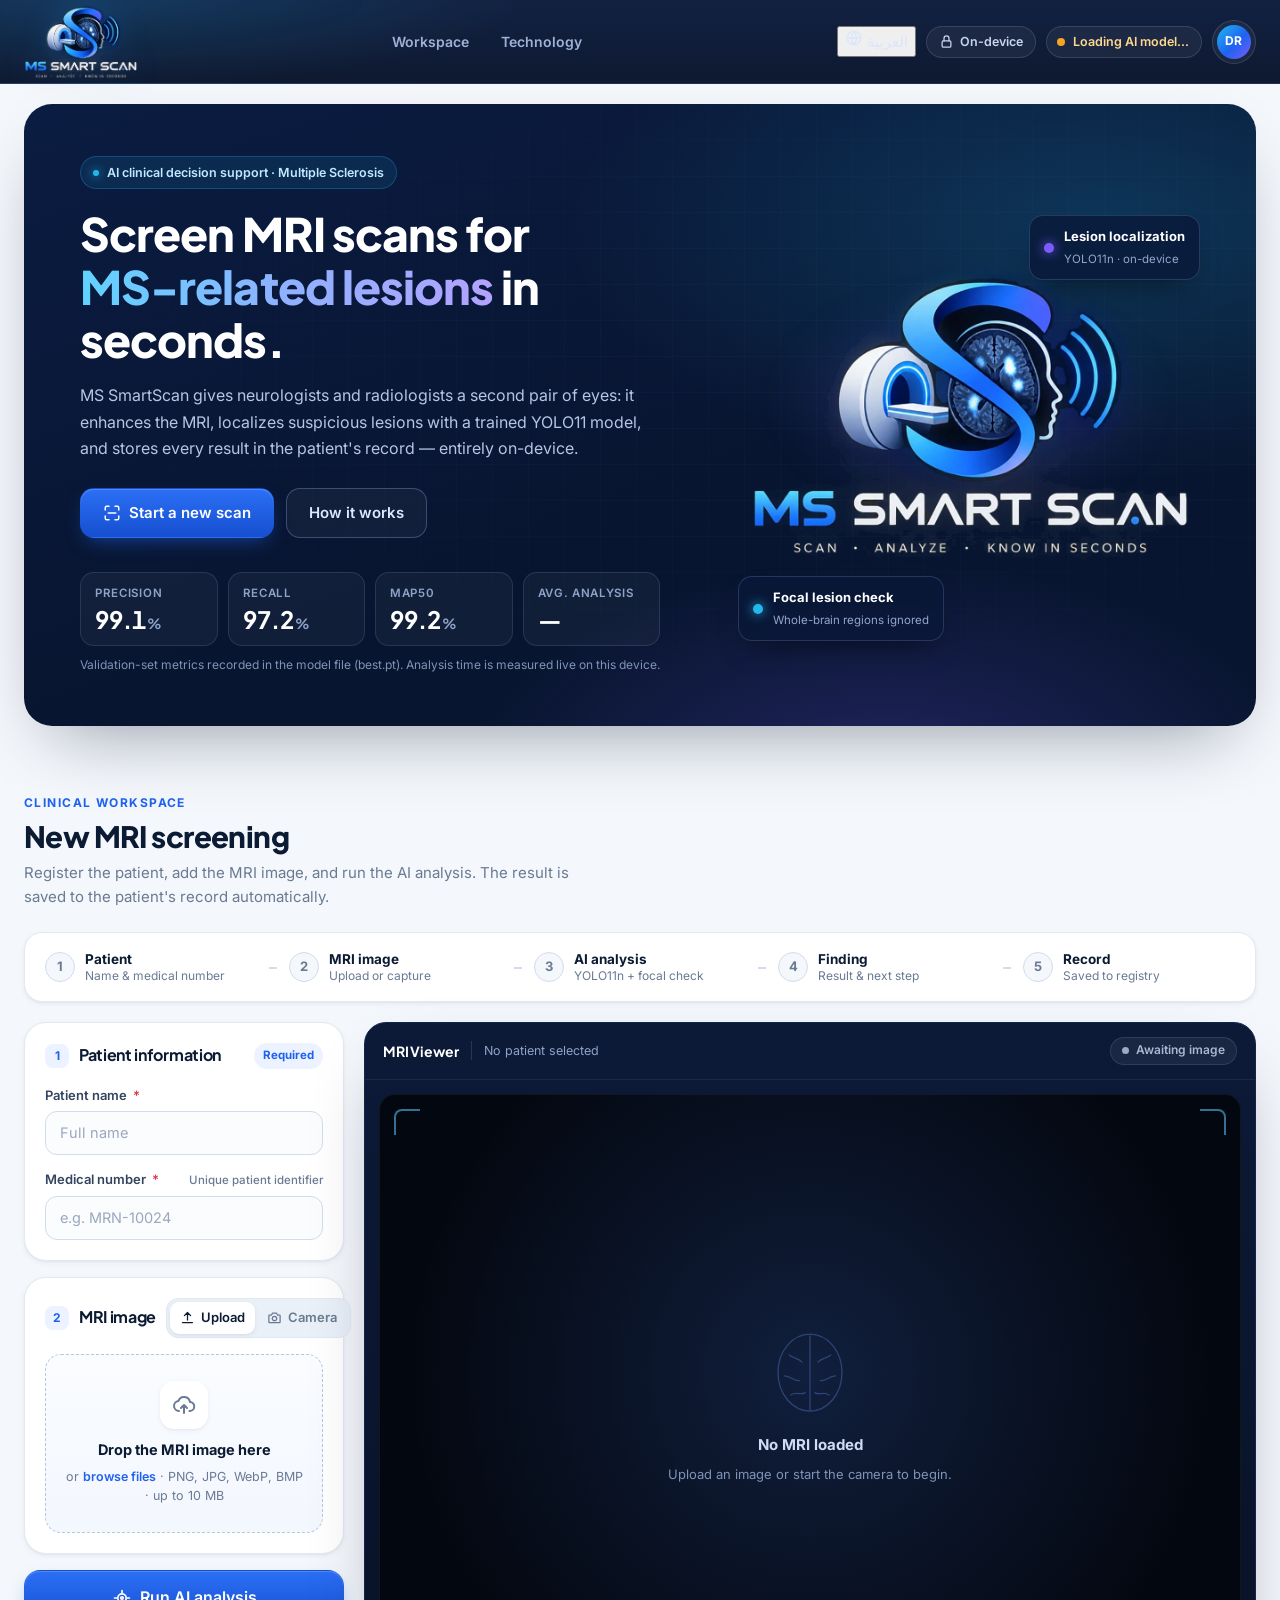
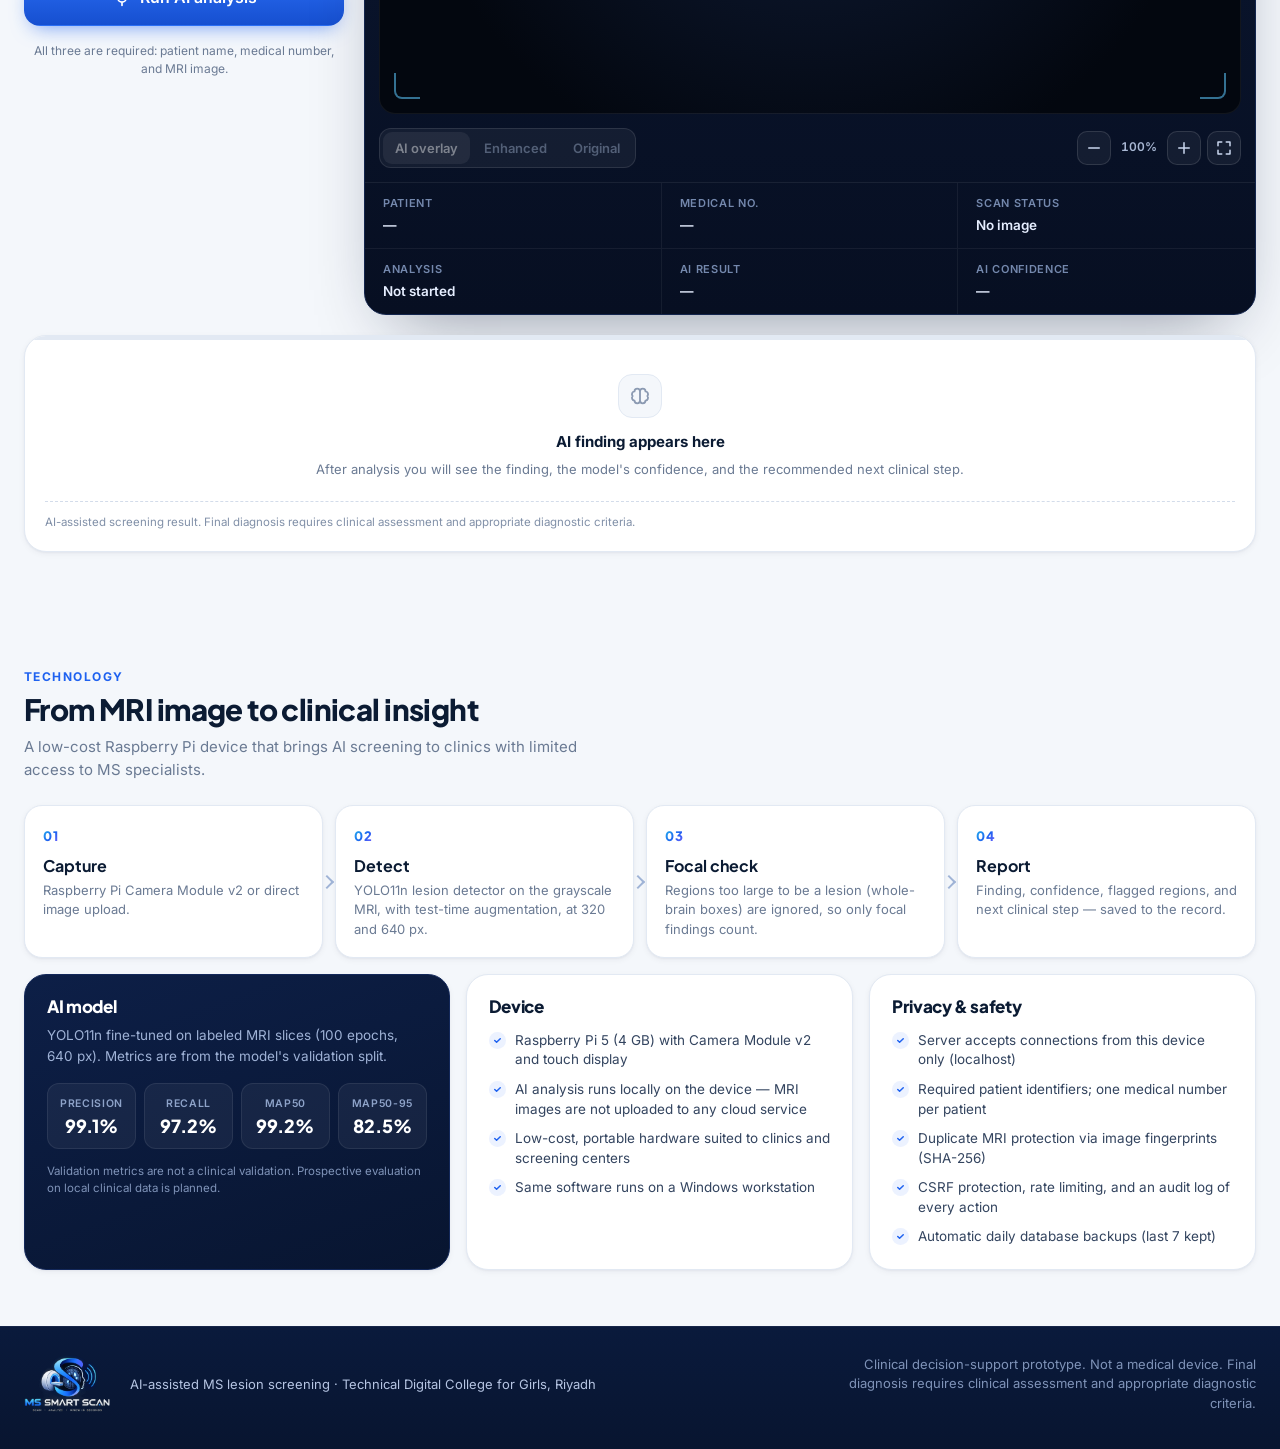
==== MRI-Scanner/static/index.html @ a74e0868 "﻿Split into MRI Scanner and Patient Registry sites, fix detection, add Arabic - Two separate website" ====
<!DOCTYPE html>
<html lang="en" dir="ltr">
<head>
<meta charset="UTF-8">
<meta name="viewport" content="width=device-width, initial-scale=1">
<title>MS SmartScan · AI-Assisted MS Lesion Screening</title>
<meta name="description" content="Doctor-facing AI decision support for detecting MS-related lesions on MRI images. Runs fully on-device.">
<link rel="icon" href="data:image/svg+xml,%3Csvg xmlns='http://www.w3.org/2000/svg' viewBox='0 0 24 24'%3E%3Crect width='24' height='24' rx='6' fill='%230A1630'/%3E%3Cpath d='M16 7.5c-1-1-2.4-1.5-4-1.5-3 0-5 1.7-5 4 0 4.6 10 3 10 7.2C17 19 15 20 12 20c-1.9 0-3.4-.5-4.5-1.5' fill='none' stroke='%2338BDF8' stroke-width='2.2' stroke-linecap='round'/%3E%3C/svg%3E">
<link rel="preconnect" href="https://fonts.googleapis.com">
<link href="https://fonts.googleapis.com/css2?family=Inter:wght@400;500;600;700&family=Plus+Jakarta+Sans:wght@600;700;800&family=IBM+Plex+Sans+Arabic:wght@400;500;600;700&display=swap" rel="stylesheet">
<link rel="stylesheet" href="/static/style.css">
</head>
<body>

<!-- ============ Header ============ -->
<header class="topbar" id="topbar">
  <div class="wrap topbar-in">
    <a href="#top" class="brand" aria-label="MS SmartScan home">
      <img class="brand-logo" src="/static/assets/logo-transparent.webp" alt="MS SmartScan logo" width="988" height="666">
    </a>
    <nav class="topnav" aria-label="Sections">
      <a href="#workspace" data-nav="workspace">Workspace</a>
      <a href="#technology" data-nav="technology">Technology</a>
    </nav>
    <div class="top-actions">
      <button class="lang-btn" id="langBtn" type="button" data-no-i18n title="Switch language / تغيير اللغة">
        <svg class="ic" viewBox="0 0 24 24"><circle cx="12" cy="12" r="9"/><path d="M3 12h18M12 3a14 14 0 0 1 0 18M12 3a14 14 0 0 0 0 18"/></svg>
        <span lang="ar">العربية</span>
      </button>
      <span class="chip chip-quiet" title="Images and records are processed and stored only on this device">
        <svg class="ic" viewBox="0 0 24 24"><rect x="5" y="11" width="14" height="10" rx="2"/><path d="M8 11V7a4 4 0 0 1 8 0v4"/></svg>
        On-device
      </span>
      <span class="model-chip" id="modelChip" data-state="loading" role="status"><i></i><span>Loading AI model…</span></span>
      <div class="clinician" title="Clinician workstation">
        <span class="avatar">DR</span>
        <span class="clinician-text"><b>Clinician</b><small>Neurology · Radiology</small></span>
      </div>
    </div>
  </div>
</header>

<main id="top">

  <!-- ============ Hero ============ -->
  <section class="hero">
    <div class="wrap hero-in">
      <div class="hero-copy">
        <span class="eyebrow"><i></i> AI clinical decision support · Multiple Sclerosis</span>
        <h1>Screen MRI scans for <span class="accent">MS-related lesions</span> in seconds.</h1>
        <p class="lead">MS SmartScan gives neurologists and radiologists a second pair of eyes: it enhances the MRI, localizes suspicious lesions with a trained YOLO11 model, and stores every result in the patient's record — entirely on-device.</p>
        <div class="hero-cta">
          <a href="#workspace" class="btn btn-primary btn-lg">
            <svg class="ic" viewBox="0 0 24 24"><path d="M3 8V5a2 2 0 0 1 2-2h3M16 3h3a2 2 0 0 1 2 2v3M21 16v3a2 2 0 0 1-2 2h-3M8 21H5a2 2 0 0 1-2-2v-3M7 12h10"/></svg>
            Start a new scan
          </a>
          <a href="#technology" class="btn btn-ghost-light btn-lg">How it works</a>
        </div>
        <dl class="hero-metrics">
          <div><dt>Precision</dt><dd>99.1<small>%</small></dd></div>
          <div><dt>Recall</dt><dd>97.2<small>%</small></dd></div>
          <div><dt>mAP50</dt><dd>99.2<small>%</small></dd></div>
          <div><dt>Avg. analysis</dt><dd id="heroAvg">—</dd></div>
        </dl>
        <p class="hero-foot">Validation-set metrics recorded in the model file (best.pt). Analysis time is measured live on this device.</p>
      </div>
      <div class="hero-visual" aria-hidden="true">
        <div class="logo-stage">
          <img src="/static/assets/logo-transparent.webp" alt="" width="988" height="666">
        </div>
        <div class="float-card fc-1"><span class="dot dot-cyan"></span><div><b>Focal lesion check</b><small>Whole-brain regions ignored</small></div></div>
        <div class="float-card fc-2"><span class="dot dot-violet"></span><div><b>Lesion localization</b><small>YOLO11n · on-device</small></div></div>
      </div>
    </div>
  </section>

  <!-- ============ Workspace ============ -->
  <section class="section" id="workspace">
    <div class="wrap">
      <div class="section-head">
        <div>
          <span class="kicker">Clinical workspace</span>
          <h2>New MRI screening</h2>
          <p>Register the patient, add the MRI image, and run the AI analysis. The result is saved to the patient's record automatically.</p>
        </div>
        <div class="notice" id="notice" hidden>
          <svg class="ic" viewBox="0 0 24 24"><path d="M12 3 4 6v6c0 4.5 3.4 8.3 8 9 4.6-.7 8-4.5 8-9V6Z"/><path d="m9 12 2 2 4-4"/></svg>
          <p><b>For qualified clinicians.</b> Results are AI decision support, not a diagnosis. Patient data never leaves this device.</p>
          <button class="btn btn-sm btn-soft" id="noticeOk" type="button">Acknowledge</button>
        </div>
      </div>

      <ol class="stepper" id="stepper" aria-label="Workflow progress">
        <li data-step="patient"><span class="s-num">1</span><span class="s-txt"><b>Patient</b><small>Name &amp; medical number</small></span></li>
        <li data-step="mri"><span class="s-num">2</span><span class="s-txt"><b>MRI image</b><small>Upload or capture</small></span></li>
        <li data-step="analysis"><span class="s-num">3</span><span class="s-txt"><b>AI analysis</b><small>YOLO11n + focal check</small></span></li>
        <li data-step="finding"><span class="s-num">4</span><span class="s-txt"><b>Finding</b><small>Result &amp; next step</small></span></li>
        <li data-step="record"><span class="s-num">5</span><span class="s-txt"><b>Record</b><small>Saved to registry</small></span></li>
      </ol>

      <div class="ws-grid">
        <!-- Left: inputs -->
        <div class="ws-col ws-inputs">
          <form class="card" id="patientForm" novalidate autocomplete="off">
            <div class="card-head">
              <h3><span class="num">1</span> Patient information</h3>
              <span class="req-badge">Required</span>
            </div>
            <label class="field" id="fName">
              <span class="field-label">Patient name <em>*</em></span>
              <input id="patient" name="patient" maxlength="80" placeholder="Full name" required aria-describedby="patientErr">
              <span class="field-err" id="patientErr" role="alert"></span>
            </label>
            <label class="field" id="fId">
              <span class="field-label">Medical number <em>*</em> <small>Unique patient identifier</small></span>
              <input id="patientId" name="patient_id" maxlength="30" placeholder="e.g. MRN-10024" required aria-describedby="patientIdErr" spellcheck="false">
              <span class="field-err" id="patientIdErr" role="alert"></span>
            </label>
          </form>

          <div class="card" id="sourceCard">
            <div class="card-head">
              <h3><span class="num">2</span> MRI image</h3>
              <div class="seg" role="tablist" aria-label="Image source">
                <button class="seg-btn on" type="button" data-mode="upload" role="tab" aria-selected="true">
                  <svg class="ic" viewBox="0 0 24 24"><path d="M12 16V4M7 9l5-5 5 5M4 20h16"/></svg> Upload
                </button>
                <button class="seg-btn" type="button" data-mode="camera" role="tab" aria-selected="false">
                  <svg class="ic" viewBox="0 0 24 24"><path d="M4 8h3l2-3h6l2 3h3a1 1 0 0 1 1 1v10a1 1 0 0 1-1 1H4a1 1 0 0 1-1-1V9a1 1 0 0 1 1-1Z"/><circle cx="12" cy="13.5" r="3.5"/></svg> Camera
                </button>
              </div>
            </div>

            <label class="dropzone" id="dropZone">
              <input type="file" id="fileInput" accept="image/png,image/jpeg,image/webp,image/bmp" hidden>
              <span class="dz-ic"><svg viewBox="0 0 24 24"><path d="M7 18a5 5 0 0 1-.6-9.96A6 6 0 0 1 18 9a4.5 4.5 0 0 1-.5 9"/><path d="M12 12v8M9 15l3-3 3 3"/></svg></span>
              <b>Drop the MRI image here</b>
              <span>or <u>browse files</u> · PNG, JPG, WebP, BMP · up to 10 MB</span>
            </label>

            <div class="camera-panel" id="cameraPanel" hidden>
              <p>Point the Raspberry Pi camera at the MRI film or screen, keep it steady, and use even backlighting.</p>
              <div class="camera-actions">
                <button class="btn btn-soft" type="button" id="startCam">
                  <svg class="ic" viewBox="0 0 24 24"><path d="M4 8h3l2-3h6l2 3h3a1 1 0 0 1 1 1v10a1 1 0 0 1-1 1H4a1 1 0 0 1-1-1V9a1 1 0 0 1 1-1Z"/><circle cx="12" cy="13.5" r="3.5"/></svg>
                  <span>Start camera</span>
                </button>
                <select id="camSelect" hidden aria-label="Select camera"></select>
              </div>
            </div>

            <div class="file-chip" id="fileChip" hidden>
              <span class="fc-thumb"><img id="fileThumb" alt=""></span>
              <span class="fc-meta"><b id="fileName"></b><small id="fileInfo"></small></span>
              <button class="icon-btn" type="button" id="clearImage" aria-label="Remove image" title="Remove image">
                <svg viewBox="0 0 24 24"><path d="M6 6l12 12M18 6 6 18"/></svg>
              </button>
            </div>
            <p class="field-err block" id="imageErr" role="alert"></p>
          </div>

          <button class="btn btn-primary btn-xl" id="analyzeBtn" type="button">
            <svg class="ic" viewBox="0 0 24 24"><path d="M12 3v3M12 18v3M3 12h3M18 12h3"/><circle cx="12" cy="12" r="5"/><circle cx="12" cy="12" r="1.5"/></svg>
            <span class="spin" aria-hidden="true"></span>
            <span class="btn-label">Run AI analysis</span>
          </button>
          <div class="after-actions" id="afterActions" hidden>
            <button class="btn btn-soft" type="button" id="newImageBtn">New image · same patient</button>
            <button class="btn btn-soft" type="button" id="newPatientBtn">New patient</button>
          </div>
          <p class="req-note">All three are required: patient name, medical number, and MRI image.</p>
        </div>

        <!-- Center: MRI viewer -->
        <div class="ws-col ws-viewer">
          <div class="viewer-card">
            <div class="viewer-head">
              <div class="vh-left">
                <span class="vh-title">MRI Viewer</span>
                <span class="vh-patient" id="vhPatient">No patient selected</span>
              </div>
              <span class="status-pill" id="scanStatus" data-tone="idle">Awaiting image</span>
            </div>

            <div class="viewer-stage" id="stage">
              <div class="stage-inner" id="stageInner">
                <video id="video" autoplay playsinline muted hidden></video>
                <img id="preview" alt="MRI image" hidden draggable="false">
              </div>
              <div class="stage-empty" id="stageEmpty">
                <svg viewBox="0 0 120 120" aria-hidden="true"><ellipse cx="60" cy="62" rx="40" ry="48" /><path d="M60 16v92M34 40c6 5 12 4 16 9M86 40c-6 5-12 4-16 9M28 66c9 0 11 7 19 6M92 66c-9 0-11 7-19 6M36 90c7-5 12 1 18-3M84 90c-7-5-12 1-18-3"/></svg>
                <b>No MRI loaded</b>
                <span>Upload an image or start the camera to begin.</span>
              </div>
              <div class="frame-corners" aria-hidden="true"><i></i><i></i><i></i><i></i></div>
              <div class="scanline" id="scanline" hidden></div>
              <div class="busy-overlay" id="busyOverlay" hidden>
                <div class="busy-card">
                  <span class="ring"></span>
                  <b>Analyzing MRI…</b>
                  <small>AI-assisted screening in progress · <span id="elapsed">0.0</span>s</small>
                </div>
              </div>
              <span class="stage-tag" id="stageTag" hidden></span>
            </div>

            <div class="viewer-toolbar">
              <div class="seg seg-dark" id="viewToggle" role="group" aria-label="Image layer">
                <button type="button" class="seg-btn on" data-view="annotated" disabled>AI overlay</button>
                <button type="button" class="seg-btn" data-view="image" disabled>Enhanced</button>
                <button type="button" class="seg-btn" data-view="original" disabled>Original</button>
              </div>
              <div class="zoom" role="group" aria-label="Zoom">
                <button type="button" class="icon-btn dark" id="zoomOut" aria-label="Zoom out"><svg viewBox="0 0 24 24"><path d="M5 12h14"/></svg></button>
                <span id="zoomLevel">100%</span>
                <button type="button" class="icon-btn dark" id="zoomIn" aria-label="Zoom in"><svg viewBox="0 0 24 24"><path d="M12 5v14M5 12h14"/></svg></button>
                <button type="button" class="icon-btn dark" id="zoomFit" aria-label="Fit to view" title="Fit"><svg viewBox="0 0 24 24"><path d="M4 9V4h5M20 9V4h-5M4 15v5h5M20 15v5h-5"/></svg></button>
              </div>
            </div>

            <dl class="viewer-meta">
              <div><dt>Patient</dt><dd id="mPatient">—</dd></div>
              <div><dt>Medical no.</dt><dd id="mNumber">—</dd></div>
              <div><dt>Scan status</dt><dd id="mScan">No image</dd></div>
              <div><dt>Analysis</dt><dd id="mAnalysis">Not started</dd></div>
              <div><dt>AI result</dt><dd id="mResult">—</dd></div>
              <div><dt>AI confidence</dt><dd id="mConfidence">—</dd></div>
            </dl>
          </div>
        </div>

        <!-- Right: finding -->
        <div class="ws-col ws-result">
          <div class="card finding" id="finding" data-state="idle" aria-live="polite">
            <div class="f-idle">
              <span class="f-ic muted"><svg viewBox="0 0 24 24"><path d="M9 4a3 3 0 0 0-3 3 3 3 0 0 0-2 5 3 3 0 0 0 2 5 3 3 0 0 0 3 3 3 3 0 0 0 3-3V7a3 3 0 0 0-3-3ZM15 4a3 3 0 0 1 3 3 3 3 0 0 1 2 5 3 3 0 0 1-2 5 3 3 0 0 1-3 3 3 3 0 0 1-3-3V7a3 3 0 0 1 3-3Z"/></svg></span>
              <b>AI finding appears here</b>
              <p>After analysis you will see the finding, the model's confidence, and the recommended next clinical step.</p>
            </div>

            <div class="f-busy">
              <ol class="progress-steps" id="progressSteps">
                <li data-p="send"><i></i><span>Image sent securely to local AI engine</span></li>
                <li data-p="infer"><i></i><span>YOLO11n inference and focal-lesion check</span></li>
                <li data-p="save"><i></i><span>Result saved to patient record</span></li>
              </ol>
            </div>

            <div class="f-done">
              <span class="f-eyebrow" id="fEyebrow">AI finding</span>
              <div class="f-title-row">
                <span class="f-ic" id="fIcon"></span>
                <h3 id="fTitle"></h3>
              </div>
              <p class="f-text" id="fText"></p>

              <div class="confidence" id="confBlock">
                <div class="conf-top"><span>AI confidence</span><b id="fConf">—</b></div>
                <div class="conf-bar"><i id="fConfBar"></i><span class="conf-mark" id="confMark" title="70% review threshold"></span></div>
                <small id="fConfNote"></small>
              </div>

              <dl class="f-stats">
                <div><dt>Regions flagged</dt><dd id="fRegions">—</dd></div>
                <div><dt>Analysis time</dt><dd id="fTime">—</dd></div>
              </dl>
            </div>

            <p class="disclaimer">AI-assisted screening result. Final diagnosis requires clinical assessment and appropriate diagnostic criteria.</p>
          </div>

          <div class="card next-step" id="nextStep" hidden>
            <span class="ns-eyebrow">Next clinical step</span>
            <p class="ns-lead" id="nsLead">Further clinical evaluation is recommended.</p>
            <div class="ns-box">
              <span class="ns-sub" id="nsSub">Recommended diagnostic tests</span>
              <ol class="tests">
                <li>
                  <span class="ns-ic"><svg viewBox="0 0 24 24"><path d="M9 3h6M10 3v6l-5 9a2 2 0 0 0 1.8 3h10.4a2 2 0 0 0 1.8-3l-5-9V3"/><path d="M7.5 15h9"/></svg></span>
                  <div>
                    <b>Lumbar puncture</b>
                    <span>CSF analysis for oligoclonal bands (OCBs) and kappa free light chains (κ-FLC).</span>
                  </div>
                </li>
                <li>
                  <span class="ns-ic"><svg viewBox="0 0 24 24"><ellipse cx="12" cy="12" rx="8" ry="9"/><path d="M12 3v18M8 8c1.5 1 2.5 1 4 0M16 8c-1.5 1-2.5 1-4 0M7 14c2 0 3 1 5 0M17 14c-2 0-3 1-5 0"/></svg></span>
                  <div>
                    <b>Contrast-enhanced MRI — brain &amp; spinal cord</b>
                    <span>Gadolinium MRI to assess lesion spread in space and time (McDonald criteria).</span>
                  </div>
                </li>
              </ol>
              <p class="ns-note">Diagnostic tests only. This tool does not suggest any treatment.</p>
            </div>
          </div>

          <div class="card record-saved" id="recordSaved" hidden>
            <span class="rs-ic"><svg viewBox="0 0 24 24"><path d="M5 4h11l3 3v13H5Z"/><path d="M8 4v5h7V4M8 20v-6h8v6"/></svg></span>
            <div>
              <b>Saved securely to the Patient Registry</b>
              <small id="rsInfo"></small>
            </div>
          </div>
        </div>
      </div>
    </div>
  </section>

  <!-- ============ Technology ============ -->
  <section class="section" id="technology">
    <div class="wrap">
      <div class="section-head">
        <div>
          <span class="kicker">Technology</span>
          <h2>From MRI image to clinical insight</h2>
          <p>A low-cost Raspberry Pi device that brings AI screening to clinics with limited access to MS specialists.</p>
        </div>
      </div>

      <ol class="pipeline">
        <li><span class="p-num">01</span><b>Capture</b><p>Raspberry Pi Camera Module v2 or direct image upload.</p></li>
        <li><span class="p-num">02</span><b>Detect</b><p>YOLO11n lesion detector on the grayscale MRI, with test-time augmentation, at 320 and 640 px.</p></li>
        <li><span class="p-num">03</span><b>Focal check</b><p>Regions too large to be a lesion (whole-brain boxes) are ignored, so only focal findings count.</p></li>
        <li><span class="p-num">04</span><b>Report</b><p>Finding, confidence, flagged regions, and next clinical step — saved to the record.</p></li>
      </ol>

      <div class="tech-grid">
        <article class="card tech model-card">
          <h3>AI model</h3>
          <p class="muted-p">YOLO11n fine-tuned on labeled MRI slices (100 epochs, 640 px). Metrics are from the model's validation split.</p>
          <dl class="model-metrics">
            <div><dt>Precision</dt><dd>99.1%</dd></div>
            <div><dt>Recall</dt><dd>97.2%</dd></div>
            <div><dt>mAP50</dt><dd>99.2%</dd></div>
            <div><dt>mAP50-95</dt><dd>82.5%</dd></div>
          </dl>
          <p class="fine">Validation metrics are not a clinical validation. Prospective evaluation on local clinical data is planned.</p>
        </article>
        <article class="card tech">
          <h3>Device</h3>
          <ul class="ticks">
            <li>Raspberry Pi 5 (4 GB) with Camera Module v2 and touch display</li>
            <li>AI analysis runs locally on the device — MRI images are not uploaded to any cloud service</li>
            <li>Low-cost, portable hardware suited to clinics and screening centers</li>
            <li>Same software runs on a Windows workstation</li>
          </ul>
        </article>
        <article class="card tech">
          <h3>Privacy &amp; safety</h3>
          <ul class="ticks">
            <li>Server accepts connections from this device only (localhost)</li>
            <li>Required patient identifiers; one medical number per patient</li>
            <li>Duplicate MRI protection via image fingerprints (SHA-256)</li>
            <li>CSRF protection, rate limiting, and an audit log of every action</li>
            <li>Automatic daily database backups (last 7 kept)</li>
          </ul>
        </article>
      </div>
    </div>
  </section>
</main>

<footer class="footer">
  <div class="wrap footer-in">
    <img class="footer-logo" src="/static/assets/logo-transparent.webp" alt="MS SmartScan logo" width="988" height="666">
    <p>AI-assisted MS lesion screening · Technical Digital College for Girls, Riyadh</p>
    <p class="fine">Clinical decision-support prototype. Not a medical device. Final diagnosis requires clinical assessment and appropriate diagnostic criteria.</p>
  </div>
</footer>

<div class="toast" id="toast" role="status" hidden></div>

<script src="/static/common.js"></script>
<script src="/static/app.js"></script>
<script src="/static/i18n.js"></script>
</body>
</html>
---- static/style.css ----
/* ================================================================
   MS SmartScan — clinical imaging UI
   Light foundation · deep navy · clinical blue · cyan / violet accents
   ================================================================ */
:root {
  --bg: #f4f7fb;
  --bg-2: #eaf0f8;
  --surface: #ffffff;
  --ink: #0b1b33;
  --ink-2: #33445f;
  --muted: #6a7a93;
  --line: #e2e9f3;
  --line-2: #d3dcea;

  --navy: #081530;
  --navy-2: #0e2250;
  --blue: #1f62f0;
  --blue-600: #164fd0;
  --blue-50: #ecf2ff;
  --cyan: #22b8ee;
  --violet: #7c5cff;

  --red: #dc3b45;   --red-50: #fdeff0;   --red-100: #f9d6d9;
  --amber: #b4690e; --amber-50: #fff6e5; --amber-100: #fbe3b5; --amber-dot: #f5a524;
  --green: #0f8a4a; --green-50: #eafaf1; --green-100: #c5eed7;

  --grad-brand: linear-gradient(135deg, #22b8ee 0%, #1f62f0 55%, #7c5cff 100%);
  --shadow-xs: 0 1px 2px rgba(11, 27, 51, .06);
  --shadow-sm: 0 2px 6px rgba(11, 27, 51, .05), 0 1px 2px rgba(11, 27, 51, .04);
  --shadow: 0 12px 32px -14px rgba(14, 34, 80, .22), 0 2px 6px rgba(14, 34, 80, .05);
  --shadow-lg: 0 30px 70px -30px rgba(8, 21, 48, .45);

  --r-sm: 10px;
  --r: 16px;
  --r-lg: 22px;
  --font: 'Inter', system-ui, -apple-system, 'Segoe UI', Roboto, 'Helvetica Neue', Arial, sans-serif;
  --font-display: 'Plus Jakarta Sans', 'Inter', system-ui, 'Segoe UI', sans-serif;
  --mono: ui-monospace, 'SFMono-Regular', Consolas, 'Liberation Mono', monospace;
  --header-h: 84px;
}

* { box-sizing: border-box; }
html { scroll-behavior: smooth; scroll-padding-top: calc(var(--header-h) + 12px); }
body {
  margin: 0; background: var(--bg); color: var(--ink);
  font: 400 15px/1.55 var(--font);
  -webkit-font-smoothing: antialiased; text-rendering: optimizeLegibility;
}
h1, h2, h3, p, dl, dd, ol, ul { margin: 0; }
ol, ul { padding: 0; list-style: none; }
h1, h2, h3 { font-family: var(--font-display); letter-spacing: -.02em; line-height: 1.15; color: var(--ink); }
a { color: inherit; text-decoration: none; }
img { display: block; max-width: 100%; }
button, input, select { font: inherit; color: inherit; }
button { cursor: pointer; }
[hidden] { display: none !important; }
.sr { position: absolute; width: 1px; height: 1px; overflow: hidden; clip: rect(0 0 0 0); }
.mono { font-family: var(--mono); font-size: 12px; }
:focus-visible { outline: 3px solid rgba(31, 98, 240, .35); outline-offset: 2px; border-radius: 8px; }

.wrap { width: min(1320px, 100% - 48px); margin-inline: auto; }
.ic, .icon-btn svg, .f-ic svg, .dz-ic svg, .rs-ic svg, .ns-ic svg {
  width: 18px; height: 18px; fill: none; stroke: currentColor; stroke-width: 2; stroke-linecap: round; stroke-linejoin: round; flex: none;
}

/* ---------------- Buttons ---------------- */
.btn {
  display: inline-flex; align-items: center; justify-content: center; gap: 8px;
  height: 42px; padding: 0 18px; border-radius: 12px; border: 1px solid transparent;
  font-weight: 600; font-size: 14px; white-space: nowrap;
  transition: background .18s, box-shadow .18s, transform .18s, border-color .18s, color .18s;
}
.btn:active:not(:disabled) { transform: translateY(1px); }
.btn:disabled { cursor: not-allowed; opacity: .55; }
.btn-primary {
  color: #fff; background: linear-gradient(180deg, #2b6ff5, var(--blue-600));
  box-shadow: 0 8px 20px -8px rgba(31, 98, 240, .65), inset 0 1px 0 rgba(255, 255, 255, .18);
}
.btn-primary:hover:not(:disabled) { box-shadow: 0 12px 26px -8px rgba(31, 98, 240, .75), inset 0 1px 0 rgba(255, 255, 255, .2); }
.btn-soft { background: var(--surface); border-color: var(--line-2); color: var(--ink-2); box-shadow: var(--shadow-xs); }
.btn-soft:hover:not(:disabled) { border-color: #b9c6db; color: var(--ink); }
.btn-ghost-light { color: #dce8ff; border-color: rgba(173, 199, 255, .28); background: rgba(255, 255, 255, .04); }
.btn-ghost-light:hover { background: rgba(255, 255, 255, .09); color: #fff; }
.btn-danger { background: var(--red-50); color: var(--red); border-color: var(--red-100); }
.btn-danger:hover { background: #fbe1e3; }
.btn-sm { height: 34px; padding: 0 12px; font-size: 13px; border-radius: 10px; }
.btn-lg { height: 50px; padding: 0 22px; font-size: 15px; border-radius: 14px; }
.btn-xl { width: 100%; height: 56px; font-size: 16px; border-radius: 16px; }
.btn-xl .ic { width: 20px; height: 20px; }
.btn .spin { display: none; }
.btn.loading .ic { display: none; }
.btn.loading .spin { display: block; }
.btn.loading:disabled { opacity: .9; cursor: progress; }
.btn .spin { width: 18px; height: 18px; border-radius: 50%; border: 2.5px solid rgba(255, 255, 255, .35); border-top-color: #fff; animation: spin .8s linear infinite; }

.icon-btn {
  display: inline-grid; place-items: center; width: 34px; height: 34px; border-radius: 10px;
  border: 1px solid var(--line-2); background: var(--surface); color: var(--ink-2);
}
.icon-btn:hover { color: var(--ink); border-color: #b9c6db; }
.icon-btn.dark { background: rgba(255, 255, 255, .05); border-color: rgba(255, 255, 255, .12); color: #c9d6ee; }
.icon-btn.dark:hover { background: rgba(255, 255, 255, .1); color: #fff; }

/* segmented control */
.seg { display: inline-flex; padding: 3px; gap: 2px; border-radius: 12px; background: var(--bg-2); border: 1px solid var(--line); }
.seg-btn {
  display: inline-flex; align-items: center; gap: 6px; height: 32px; padding: 0 12px;
  border: 0; border-radius: 9px; background: transparent; color: var(--muted); font-size: 13px; font-weight: 600;
  transition: background .15s, color .15s, box-shadow .15s;
}
.seg-btn .ic { width: 15px; height: 15px; }
.seg-btn:hover:not(:disabled) { color: var(--ink); }
.seg-btn.on { background: var(--surface); color: var(--ink); box-shadow: var(--shadow-sm); }
.seg-btn:disabled { cursor: not-allowed; opacity: .45; }
.seg-dark { background: rgba(255, 255, 255, .05); border-color: rgba(255, 255, 255, .1); }
.seg-dark .seg-btn { color: #9fb0cc; }
.seg-dark .seg-btn:hover:not(:disabled) { color: #fff; }
.seg-dark .seg-btn.on { background: rgba(255, 255, 255, .14); color: #fff; box-shadow: none; }

.chip {
  display: inline-flex; align-items: center; gap: 6px; height: 32px; padding: 0 12px;
  border-radius: 999px; font-size: 12.5px; font-weight: 600; white-space: nowrap;
}
.chip .ic { width: 15px; height: 15px; }
.chip-quiet { color: var(--ink-2); background: var(--surface); border: 1px solid var(--line); }

/* ---------------- Header ---------------- */
/* Deep navy bar: the transparent logo sits directly on it, matching the hero and MRI viewer */
.topbar {
  position: sticky; top: 0; z-index: 50; height: var(--header-h); color: #dbe6fb;
  background:
    radial-gradient(600px 120px at 8% 0%, rgba(34, 184, 238, .16), transparent 70%),
    linear-gradient(180deg, rgba(10, 26, 60, .97), rgba(7, 18, 42, .97));
  backdrop-filter: saturate(1.4) blur(14px); -webkit-backdrop-filter: saturate(1.4) blur(14px);
  border-bottom: 1px solid rgba(120, 160, 255, .12); transition: box-shadow .2s;
}
.topbar.scrolled { box-shadow: 0 10px 30px -14px rgba(3, 8, 20, .7); }
.topbar-in { height: 100%; display: flex; align-items: center; gap: 28px; }
.brand { display: flex; align-items: center; flex: none; }
.brand-logo { display: block; height: 76px; width: auto; filter: drop-shadow(0 0 14px rgba(34, 140, 255, .18)); }
.topnav { display: flex; gap: 4px; margin-inline: auto; }
.topnav a {
  position: relative; padding: 8px 14px; border-radius: 10px; font-size: 14px; font-weight: 600; color: #9fb2d6;
  transition: color .15s, background .15s;
}
.topnav a:hover { color: #fff; background: rgba(255, 255, 255, .06); }
.topnav a.active { color: #fff; }
.topnav a.active::after { content: ""; position: absolute; left: 14px; right: 14px; bottom: 2px; height: 2px; border-radius: 2px; background: linear-gradient(90deg, var(--cyan), #6f8dff); }
.top-actions { display: flex; align-items: center; gap: 10px; }
.topbar .chip-quiet { color: #c9d6ee; background: rgba(255, 255, 255, .05); border-color: rgba(255, 255, 255, .12); }

.model-chip {
  display: inline-flex; align-items: center; gap: 8px; height: 32px; padding: 0 12px 0 10px; border-radius: 999px;
  font-size: 12.5px; font-weight: 600; white-space: nowrap;
  background: rgba(255, 255, 255, .05); border: 1px solid rgba(255, 255, 255, .12); color: #b3c2de;
}
.model-chip i { width: 8px; height: 8px; border-radius: 50%; background: #94a3b8; position: relative; }
.model-chip[data-state="loading"] { color: #ffd88f; }
.model-chip[data-state="loading"] i { background: var(--amber-dot); animation: pulse 1.2s ease-in-out infinite; }
.model-chip[data-state="ready"] { background: rgba(22, 163, 74, .14); border-color: rgba(34, 197, 94, .32); color: #86efac; }
.model-chip[data-state="ready"] i { background: #22c55e; box-shadow: 0 0 0 0 rgba(34, 197, 94, .5); animation: ping 2.2s ease-out infinite; }
.model-chip[data-state="error"] { background: rgba(220, 59, 69, .16); border-color: rgba(255, 120, 130, .35); color: #ffa3aa; }
.model-chip[data-state="error"] i { background: #ff6b75; }

.clinician { display: flex; align-items: center; gap: 10px; padding: 4px 12px 4px 4px; border-radius: 999px; border: 1px solid rgba(255, 255, 255, .12); background: rgba(255, 255, 255, .05); }
.avatar { display: grid; place-items: center; width: 34px; height: 34px; border-radius: 50%; background: var(--grad-brand); color: #fff; font-size: 12px; font-weight: 700; letter-spacing: .04em; }
.clinician-text { display: flex; flex-direction: column; line-height: 1.2; }
.clinician-text b { font-size: 13px; color: #fff; }
.clinician-text small { font-size: 11.5px; color: #8ea3c9; }

/* ---------------- Hero ---------------- */
.hero { padding: 20px 0 8px; }
.hero-in {
  position: relative; overflow: hidden; isolation: isolate;
  display: grid; grid-template-columns: 1.15fr .85fr; gap: 32px; align-items: center;
  padding: 52px 56px; border-radius: 28px; color: #e6eeff;
  background:
    radial-gradient(900px 420px at 88% 20%, rgba(34, 184, 238, .20), transparent 60%),
    radial-gradient(700px 380px at 70% 110%, rgba(124, 92, 255, .22), transparent 60%),
    linear-gradient(160deg, #0b1c42 0%, var(--navy) 60%);
  box-shadow: var(--shadow-lg);
}
.hero-in::before {  /* fine grid, like an imaging workstation */
  content: ""; position: absolute; inset: 0; z-index: -1; opacity: .5;
  background-image: linear-gradient(rgba(148, 178, 255, .06) 1px, transparent 1px), linear-gradient(90deg, rgba(148, 178, 255, .06) 1px, transparent 1px);
  background-size: 36px 36px;
  mask-image: radial-gradient(ellipse at 70% 40%, #000 30%, transparent 75%);
  -webkit-mask-image: radial-gradient(ellipse at 70% 40%, #000 30%, transparent 75%);
}
.eyebrow {
  display: inline-flex; align-items: center; gap: 8px; padding: 6px 12px; border-radius: 999px;
  font-size: 12.5px; font-weight: 600; color: #bfe9ff; background: rgba(34, 184, 238, .10); border: 1px solid rgba(34, 184, 238, .25);
}
.eyebrow i { width: 6px; height: 6px; border-radius: 50%; background: var(--cyan); box-shadow: 0 0 10px var(--cyan); }
.hero h1 { margin-top: 18px; font-size: clamp(32px, 3.6vw, 50px); font-weight: 800; color: #fff; max-width: 16ch; }
.hero h1 .accent { background: linear-gradient(100deg, #5fd4ff 0%, #8fb1ff 50%, #b3a2ff 100%); -webkit-background-clip: text; background-clip: text; color: transparent; }
.lead { margin-top: 16px; max-width: 58ch; font-size: 16px; line-height: 1.65; color: #b6c5e3; }
.hero-cta { display: flex; flex-wrap: wrap; gap: 12px; margin-top: 26px; }
.hero-metrics { display: grid; grid-template-columns: repeat(4, minmax(0, 1fr)); gap: 10px; margin-top: 34px; max-width: 580px; }
.hero-metrics div { padding: 12px 14px; border-radius: 14px; background: rgba(255, 255, 255, .04); border: 1px solid rgba(173, 199, 255, .14); }
.hero-metrics dt { font-size: 11.5px; font-weight: 600; color: #8ea3c9; text-transform: uppercase; letter-spacing: .06em; }
.hero-metrics dd { margin-top: 4px; font: 700 24px/1.1 var(--font-display); color: #fff; font-variant-numeric: tabular-nums; }
.hero-metrics dd small { font-size: 14px; color: #8ea3c9; margin-left: 1px; }
.hero-foot { margin-top: 10px; font-size: 12px; color: #7f93b8; }

.hero-visual { position: relative; display: grid; place-items: center; min-height: 340px; padding: 52px 0; }
.logo-stage { position: relative; width: min(100%, 440px); }
.logo-stage::before {   /* soft brand glow behind the free-floating logo */
  content: ""; position: absolute; inset: 8% 6% 18%; z-index: -1; border-radius: 50%;
  background: radial-gradient(closest-side, rgba(40, 130, 255, .32), rgba(124, 92, 255, .12) 55%, transparent);
  filter: blur(18px);
}
.logo-stage img { width: 100%; height: auto; }
.float-card {
  position: absolute; display: flex; align-items: center; gap: 10px; padding: 10px 14px; border-radius: 14px;
  background: rgba(10, 24, 56, .78); border: 1px solid rgba(148, 178, 255, .2); backdrop-filter: blur(10px); -webkit-backdrop-filter: blur(10px);
  box-shadow: 0 14px 30px -14px rgba(0, 0, 0, .6); animation: float 6s ease-in-out infinite;
}
.float-card b { display: block; font-size: 13px; color: #fff; }
.float-card small { font-size: 11.5px; color: #93a7cc; }
.fc-1 { left: 0; bottom: -26px; }
.fc-2 { right: 0; top: 0; animation-delay: -3s; }
.dot { width: 10px; height: 10px; border-radius: 50%; flex: none; }
.dot-cyan { background: var(--cyan); box-shadow: 0 0 12px var(--cyan); }
.dot-violet { background: var(--violet); box-shadow: 0 0 12px var(--violet); }

/* ---------------- Sections ---------------- */
.section { padding: 56px 0; }
.section-tint { background: linear-gradient(180deg, var(--bg-2), var(--bg) 70%); border-top: 1px solid var(--line); }
.section-head { display: flex; align-items: flex-end; justify-content: space-between; gap: 24px; margin-bottom: 24px; flex-wrap: wrap; }
.section-head h2 { font-size: clamp(24px, 2.3vw, 32px); font-weight: 800; margin-top: 6px; }
.section-head p { margin-top: 8px; color: var(--muted); max-width: 62ch; }
.kicker { font-size: 12px; font-weight: 700; letter-spacing: .12em; text-transform: uppercase; color: var(--blue); }

.notice {
  display: flex; align-items: center; gap: 12px; max-width: 560px; padding: 10px 12px 10px 14px; border-radius: 14px;
  background: var(--surface); border: 1px solid var(--line); box-shadow: var(--shadow-sm);
}
.notice .ic { color: var(--blue); width: 22px; height: 22px; }
.notice p { font-size: 13px; color: var(--ink-2); line-height: 1.45; }

.card { background: var(--surface); border: 1px solid var(--line); border-radius: var(--r-lg); box-shadow: var(--shadow-sm); }
.card-head { display: flex; align-items: center; justify-content: space-between; gap: 10px; margin-bottom: 16px; }
.card-head h3 { display: flex; align-items: center; gap: 10px; font-size: 16px; font-weight: 700; white-space: nowrap; }
#sourceCard .seg-btn { padding: 0 10px; }
.num {
  display: inline-grid; place-items: center; width: 24px; height: 24px; border-radius: 8px;
  background: var(--blue-50); color: var(--blue); font: 700 12px/1 var(--font);
}
.req-badge { font-size: 11.5px; font-weight: 700; color: var(--blue); background: var(--blue-50); padding: 4px 9px; border-radius: 999px; }

/* ---------------- Stepper ---------------- */
.stepper {
  display: grid; grid-template-columns: repeat(5, 1fr); gap: 8px; margin-bottom: 20px; padding: 8px;
  background: var(--surface); border: 1px solid var(--line); border-radius: 18px; box-shadow: var(--shadow-sm);
}
.stepper li { position: relative; display: flex; align-items: center; gap: 10px; padding: 10px 12px; border-radius: 12px; transition: background .2s; }
.stepper li + li::before { content: ""; position: absolute; left: -8px; top: 50%; width: 8px; height: 2px; background: var(--line-2); }
.s-num {
  display: grid; place-items: center; flex: none; width: 30px; height: 30px; border-radius: 50%;
  font: 700 13px/1 var(--font); color: var(--muted); background: var(--bg); border: 1.5px solid var(--line-2); transition: all .25s;
}
.s-txt { display: flex; flex-direction: column; line-height: 1.25; min-width: 0; }
.s-txt b { font-size: 13.5px; }
.s-txt small { font-size: 12px; color: var(--muted); white-space: nowrap; overflow: hidden; text-overflow: ellipsis; }
.stepper li.active { background: var(--blue-50); }
.stepper li.active .s-num { color: #fff; background: var(--blue); border-color: var(--blue); box-shadow: 0 0 0 4px rgba(31, 98, 240, .15); }
.stepper li.done .s-num { color: #fff; background: #16a34a; border-color: #16a34a; font-size: 0; }
.stepper li.done .s-num::after { content: ""; width: 10px; height: 6px; border: 2.5px solid #fff; border-top: 0; border-right: 0; transform: translateY(-1px) rotate(-45deg); }
.stepper li.warn .s-num { color: #fff; background: var(--amber-dot); border-color: var(--amber-dot); }
.stepper li.fail .s-num { color: #fff; background: var(--red); border-color: var(--red); }
.stepper li.busy .s-num { border-color: var(--blue); border-top-color: transparent; color: var(--blue); animation: spin 1s linear infinite; }
.stepper li.busy .s-num { animation: none; position: relative; }
.stepper li.busy .s-num::before { content: ""; position: absolute; inset: -4px; border-radius: 50%; border: 2px solid var(--blue); border-top-color: transparent; animation: spin .9s linear infinite; }

/* ---------------- Workspace grid ---------------- */
.ws-grid { display: grid; grid-template-columns: 340px minmax(0, 1fr) 360px; gap: 20px; align-items: start; }
.ws-col { display: flex; flex-direction: column; gap: 16px; min-width: 0; }
.ws-inputs .card, .ws-result .card { padding: 20px; }

/* fields */
.field { display: block; margin-bottom: 14px; }
.field:last-of-type { margin-bottom: 0; }
.field-label { display: flex; align-items: baseline; gap: 6px; margin-bottom: 6px; font-size: 13px; font-weight: 600; color: var(--ink-2); }
.field-label em { font-style: normal; color: var(--red); }
.field-label small { margin-left: auto; font-weight: 500; color: var(--muted); font-size: 11.5px; }
.field input {
  width: 100%; height: 44px; padding: 0 14px; border-radius: 12px; border: 1px solid var(--line-2); background: #fbfcfe;
  font-size: 14.5px; transition: border-color .15s, box-shadow .15s, background .15s;
}
.field input::placeholder { color: #9aa8bd; }
.field input:hover { border-color: #b9c6db; }
.field input:focus { outline: 0; border-color: var(--blue); background: #fff; box-shadow: 0 0 0 4px rgba(31, 98, 240, .12); }
.field.invalid input { border-color: var(--red); background: #fffafa; box-shadow: 0 0 0 4px rgba(220, 59, 69, .10); }
.field.valid input { border-color: #9fd9b8; }
.field-err { display: block; min-height: 0; margin-top: 6px; font-size: 12.5px; font-weight: 600; color: var(--red); }
.field-err:empty { display: none; }
.field-err.block { margin-top: 12px; }
.shake { animation: shake .38s ease; }

.patient-hint {
  margin-top: 14px; padding: 10px 12px; border-radius: 12px; font-size: 12.5px; line-height: 1.45;
  background: var(--blue-50); color: #1d3f8a; border: 1px solid #d7e3ff; display: flex; gap: 10px; align-items: center;
}
.patient-hint.warn { background: var(--amber-50); color: var(--amber); border-color: var(--amber-100); }
.patient-hint b { color: inherit; }
.patient-hint button { margin-left: auto; flex: none; border: 0; background: transparent; color: var(--blue); font-weight: 700; font-size: 12.5px; padding: 4px; }

/* dropzone */
.dropzone {
  display: flex; flex-direction: column; align-items: center; gap: 6px; padding: 26px 16px; text-align: center; cursor: pointer;
  border: 1.5px dashed #b8c7e0; border-radius: 16px; background: linear-gradient(180deg, #fafcff, #f3f7fe);
  transition: border-color .15s, background .15s, transform .15s;
}
.dropzone:hover, .dropzone.over { border-color: var(--blue); background: var(--blue-50); }
.dropzone.over { transform: scale(1.01); }
.dropzone.invalid { border-color: var(--red); background: #fff8f8; }
.dz-ic { display: grid; place-items: center; width: 48px; height: 48px; margin-bottom: 4px; border-radius: 14px; background: #fff; color: var(--blue); box-shadow: var(--shadow-sm); }
.dz-ic svg { width: 24px; height: 24px; }
.dropzone b { font-size: 14.5px; }
.dropzone span { font-size: 12.5px; color: var(--muted); }
.dropzone u { color: var(--blue); text-decoration: none; font-weight: 600; }

.camera-panel p { font-size: 13px; color: var(--muted); margin-bottom: 12px; }
.camera-actions { display: flex; gap: 8px; flex-wrap: wrap; }
.camera-actions select { flex: 1; min-width: 0; height: 42px; border-radius: 12px; border: 1px solid var(--line-2); padding: 0 10px; background: #fff; }

.file-chip { display: flex; align-items: center; gap: 12px; margin-top: 12px; padding: 10px; border-radius: 14px; border: 1px solid var(--line); background: #fbfcfe; }
.fc-thumb { width: 44px; height: 44px; border-radius: 10px; overflow: hidden; background: #0b1426; flex: none; }
.fc-thumb img { width: 100%; height: 100%; object-fit: cover; }
.fc-meta { display: flex; flex-direction: column; min-width: 0; flex: 1; line-height: 1.3; }
.fc-meta b { font-size: 13px; white-space: nowrap; overflow: hidden; text-overflow: ellipsis; }
.fc-meta small { font-size: 12px; color: var(--muted); }

.after-actions { display: grid; grid-template-columns: 1fr 1fr; gap: 8px; }
.after-actions .btn { padding: 0 10px; font-size: 13px; }
.req-note { font-size: 12px; color: var(--muted); text-align: center; }

/* ---------------- Viewer ---------------- */
.viewer-card {
  display: flex; flex-direction: column; border-radius: var(--r-lg); overflow: hidden;
  background: linear-gradient(180deg, #0c1a38, #070f22); border: 1px solid #13254d; box-shadow: var(--shadow-lg); color: #d7e2f7;
}
.viewer-head { display: flex; align-items: center; justify-content: space-between; gap: 12px; padding: 14px 18px; border-bottom: 1px solid rgba(255, 255, 255, .07); }
.vh-left { display: flex; align-items: center; gap: 12px; min-width: 0; }
.vh-title { font: 700 14px/1 var(--font-display); color: #fff; letter-spacing: -.01em; }
.vh-patient { font-size: 12.5px; color: #8fa3c7; white-space: nowrap; overflow: hidden; text-overflow: ellipsis; padding-left: 12px; border-left: 1px solid rgba(255, 255, 255, .12); }
.vh-patient b { color: #e6eeff; font-weight: 600; }

.status-pill {
  display: inline-flex; align-items: center; gap: 7px; height: 28px; padding: 0 11px; border-radius: 999px; font-size: 12px; font-weight: 600; white-space: nowrap;
  color: #a9b8d4; background: rgba(255, 255, 255, .06); border: 1px solid rgba(255, 255, 255, .1);
}
.status-pill::before { content: ""; width: 7px; height: 7px; border-radius: 50%; background: currentColor; opacity: .9; }
.status-pill[data-tone="ready"] { color: #7cc4ff; background: rgba(34, 184, 238, .1); border-color: rgba(34, 184, 238, .25); }
.status-pill[data-tone="busy"] { color: #9db8ff; background: rgba(31, 98, 240, .16); border-color: rgba(96, 140, 255, .35); }
.status-pill[data-tone="busy"]::before { animation: pulse 1s ease-in-out infinite; }
.status-pill[data-tone="red"] { color: #ff9ca3; background: rgba(220, 59, 69, .14); border-color: rgba(255, 120, 130, .3); }
.status-pill[data-tone="amber"] { color: #ffcf7a; background: rgba(245, 165, 36, .13); border-color: rgba(245, 165, 36, .3); }
.status-pill[data-tone="green"] { color: #7fe0a8; background: rgba(22, 163, 74, .14); border-color: rgba(34, 197, 94, .3); }

.viewer-stage {
  position: relative; aspect-ratio: 1 / 1; max-height: 620px; margin: 14px; border-radius: 16px; overflow: hidden;
  background: radial-gradient(circle at 50% 45%, #111f3d, #03070f 75%); border: 1px solid rgba(255, 255, 255, .06);
  touch-action: none;
}
.stage-inner { position: absolute; inset: 0; display: grid; place-items: center; transform-origin: center; transition: transform .2s ease; }
.stage-inner.dragging { transition: none; cursor: grabbing; }
.viewer-stage.zoomed .stage-inner { cursor: grab; }
.stage-inner video, .stage-inner img { max-width: 100%; max-height: 100%; width: 100%; height: 100%; object-fit: contain; user-select: none; }
.stage-empty { position: absolute; inset: 0; display: grid; place-content: center; justify-items: center; gap: 8px; text-align: center; color: #7f93b8; padding: 20px; }
.stage-empty svg { width: 96px; height: 96px; fill: none; stroke: #2c4476; stroke-width: 1.6; stroke-linecap: round; margin-bottom: 6px; }
.stage-empty b { color: #cfdcf3; font-size: 15px; }
.stage-empty span { font-size: 13px; }
.frame-corners i { position: absolute; width: 26px; height: 26px; border: 2px solid rgba(94, 200, 255, .55); pointer-events: none; }
.frame-corners i:nth-child(1) { top: 14px; left: 14px; border-right: 0; border-bottom: 0; border-top-left-radius: 8px; }
.frame-corners i:nth-child(2) { top: 14px; right: 14px; border-left: 0; border-bottom: 0; border-top-right-radius: 8px; }
.frame-corners i:nth-child(3) { bottom: 14px; left: 14px; border-right: 0; border-top: 0; border-bottom-left-radius: 8px; }
.frame-corners i:nth-child(4) { bottom: 14px; right: 14px; border-left: 0; border-top: 0; border-bottom-right-radius: 8px; }
.scanline {
  position: absolute; left: 0; right: 0; top: 0; height: 30%; pointer-events: none;
  background: linear-gradient(180deg, transparent, rgba(34, 184, 238, .10) 70%, rgba(94, 214, 255, .55) 99%, transparent);
  animation: sweep 2.2s cubic-bezier(.45, 0, .55, 1) infinite;
}
.busy-overlay { position: absolute; inset: 0; display: grid; place-items: end center; padding: 22px; pointer-events: none; }
.busy-card {
  display: flex; flex-direction: column; align-items: center; gap: 4px; padding: 14px 22px; border-radius: 16px; text-align: center;
  background: rgba(7, 15, 34, .8); border: 1px solid rgba(120, 160, 255, .25); backdrop-filter: blur(8px); -webkit-backdrop-filter: blur(8px);
}
.busy-card b { color: #fff; font-size: 14px; }
.busy-card small { color: #9fb2d6; font-size: 12px; font-variant-numeric: tabular-nums; }
.ring { width: 26px; height: 26px; border-radius: 50%; border: 3px solid rgba(94, 200, 255, .2); border-top-color: var(--cyan); animation: spin .8s linear infinite; margin-bottom: 4px; }
.stage-tag {
  position: absolute; bottom: 22px; left: 24px; padding: 6px 12px; border-radius: 999px; font-size: 12px; font-weight: 700;
  letter-spacing: .02em; white-space: nowrap; box-shadow: 0 8px 20px -8px rgba(0, 0, 0, .6);
}
.stage-tag.red { background: rgba(220, 59, 69, .92); color: #fff; }
.stage-tag.amber { background: rgba(245, 165, 36, .95); color: #1f1400; }
.stage-tag.green { background: rgba(22, 163, 74, .92); color: #fff; }
.stage-tag.gray { background: rgba(80, 96, 128, .92); color: #fff; }

.viewer-toolbar { display: flex; align-items: center; justify-content: space-between; gap: 10px; padding: 0 14px 14px; flex-wrap: wrap; }
.zoom { display: flex; align-items: center; gap: 6px; }
.zoom span { min-width: 44px; text-align: center; font-size: 12px; font-weight: 600; color: #a9b8d4; font-variant-numeric: tabular-nums; }

.viewer-meta { display: grid; grid-template-columns: repeat(3, minmax(0, 1fr)); border-top: 1px solid rgba(255, 255, 255, .07); }
.viewer-meta div { padding: 12px 18px; border-right: 1px solid rgba(255, 255, 255, .06); border-bottom: 1px solid rgba(255, 255, 255, .06); min-width: 0; }
.viewer-meta div:nth-child(3n) { border-right: 0; }
.viewer-meta div:nth-child(n+4) { border-bottom: 0; }
.viewer-meta dt { font-size: 11px; font-weight: 600; color: #7488ad; text-transform: uppercase; letter-spacing: .06em; }
.viewer-meta dd { margin-top: 3px; font-size: 13.5px; font-weight: 600; color: #e6eeff; white-space: nowrap; overflow: hidden; text-overflow: ellipsis; }
.viewer-meta dd.t-red { color: #ff9ca3; } .viewer-meta dd.t-amber { color: #ffcf7a; } .viewer-meta dd.t-green { color: #7fe0a8; }

/* ---------------- Finding ---------------- */
.finding { position: relative; overflow: hidden; }
.finding::before { content: ""; position: absolute; left: 0; right: 0; top: 0; height: 4px; background: var(--line); transition: background .3s; }
.finding .f-busy, .finding .f-done { display: none; }
.finding[data-state="busy"] .f-idle, .finding[data-state="done"] .f-idle { display: none; }
.finding[data-state="busy"] .f-busy, .finding[data-state="done"] .f-done { display: block; }
.finding[data-state="busy"]::before { background: linear-gradient(90deg, var(--cyan), var(--blue), var(--violet), var(--cyan)); background-size: 300% 100%; animation: flow 1.6s linear infinite; }
.finding[data-tone="red"]::before { background: var(--red); }
.finding[data-tone="amber"]::before { background: var(--amber-dot); }
.finding[data-tone="green"]::before { background: #16a34a; }
.finding[data-tone="gray"]::before { background: #64748b; }
.f-idle { text-align: center; padding: 18px 6px 6px; }
.f-idle b { display: block; margin-top: 12px; font-size: 15px; }
.f-idle p { margin-top: 6px; font-size: 13px; color: var(--muted); }
.f-ic { display: inline-grid; place-items: center; width: 44px; height: 44px; border-radius: 14px; flex: none; }
.f-ic svg { width: 22px; height: 22px; }
.f-ic.muted { background: var(--bg); color: #8b9ab2; border: 1px solid var(--line); }

.progress-steps { display: grid; gap: 14px; padding: 8px 2px; }
.progress-steps li { display: flex; align-items: center; gap: 12px; font-size: 13.5px; color: var(--muted); }
.progress-steps i { position: relative; flex: none; width: 22px; height: 22px; border-radius: 50%; border: 2px solid var(--line-2); }
.progress-steps li.active { color: var(--ink); font-weight: 600; }
.progress-steps li.active i { border-color: var(--blue); border-top-color: transparent; animation: spin .8s linear infinite; }
.progress-steps li.ok { color: var(--ink-2); }
.progress-steps li.ok i { border-color: #16a34a; background: #16a34a; }
.progress-steps li.ok i::after { content: ""; position: absolute; left: 5px; top: 5px; width: 8px; height: 5px; border: 2px solid #fff; border-top: 0; border-right: 0; transform: rotate(-45deg); }

.f-eyebrow { font-size: 11.5px; font-weight: 700; letter-spacing: .1em; text-transform: uppercase; color: var(--muted); }
.f-title-row { display: flex; align-items: center; gap: 12px; margin-top: 10px; }
.f-title-row h3 { font-size: 18px; font-weight: 800; line-height: 1.2; letter-spacing: -.01em; text-transform: uppercase; }
.f-text { margin-top: 12px; font-size: 14px; color: var(--ink-2); line-height: 1.55; }
.finding[data-tone="red"] .f-ic { background: var(--red-50); color: var(--red); }
.finding[data-tone="red"] h3 { color: #b4232c; }
.finding[data-tone="amber"] .f-ic { background: var(--amber-50); color: var(--amber); }
.finding[data-tone="amber"] h3 { color: #93540a; }
.finding[data-tone="green"] .f-ic { background: var(--green-50); color: var(--green); }
.finding[data-tone="green"] h3 { color: #0c6e3b; }
.finding[data-tone="gray"] .f-ic { background: #f1f4f9; color: #475569; }

.confidence { margin-top: 18px; padding: 14px; border-radius: 14px; background: #f8fafd; border: 1px solid var(--line); }
.conf-top { display: flex; align-items: baseline; justify-content: space-between; }
.conf-top span { font-size: 12.5px; font-weight: 600; color: var(--muted); }
.conf-top b { font: 800 28px/1 var(--font-display); letter-spacing: -.02em; font-variant-numeric: tabular-nums; }
.conf-bar { position: relative; height: 8px; margin-top: 12px; border-radius: 99px; background: #e5ebf4; overflow: visible; }
.conf-bar i { position: absolute; inset: 0 auto 0 0; width: 0; border-radius: 99px; background: var(--grad-brand); transition: width .9s cubic-bezier(.2, .8, .2, 1); }
.conf-mark { position: absolute; left: 70%; top: -4px; width: 2px; height: 16px; border-radius: 2px; background: var(--ink-2); opacity: .45; }
.confidence small { display: block; margin-top: 8px; font-size: 12px; color: var(--muted); line-height: 1.4; }
.finding[data-tone="red"] .conf-bar i { background: linear-gradient(90deg, #ff8a80, var(--red)); }
.finding[data-tone="amber"] .conf-bar i { background: linear-gradient(90deg, #ffd27a, var(--amber-dot)); }
.confidence.na .conf-top b { font-size: 15px; font-weight: 700; color: var(--muted); font-family: var(--font); }
.confidence.na .conf-bar { display: none; }

.f-stats { display: grid; grid-template-columns: 1fr 1fr; gap: 10px; margin-top: 12px; }
.f-stats div { padding: 12px 14px; border-radius: 14px; border: 1px solid var(--line); }
.f-stats dt { font-size: 12px; color: var(--muted); font-weight: 600; }
.f-stats dd { margin-top: 2px; font: 700 18px/1.2 var(--font-display); font-variant-numeric: tabular-nums; }

.disclaimer { margin-top: 16px; padding-top: 12px; border-top: 1px dashed var(--line-2); font-size: 11.5px; line-height: 1.45; color: #8190a8; }

/* next step */
.next-step { border-color: #d9e3ff; background: linear-gradient(180deg, #f6f9ff, #fff 60%); animation: rise .45s cubic-bezier(.2, .8, .2, 1); }
.ns-eyebrow { display: inline-flex; align-items: center; gap: 8px; font-size: 11.5px; font-weight: 800; letter-spacing: .12em; text-transform: uppercase; color: var(--blue); }
.ns-eyebrow::before { content: ""; width: 18px; height: 2px; background: var(--blue); border-radius: 2px; }
.ns-lead { margin-top: 8px; font-size: 14.5px; font-weight: 600; color: var(--ink); }
.ns-box { margin-top: 14px; padding: 16px; border-radius: 16px; background: #fff; border: 1px solid var(--line); box-shadow: var(--shadow-sm); }
.ns-title { display: flex; align-items: center; gap: 10px; }
.ns-title b { font: 800 15px/1.2 var(--font-display); letter-spacing: .02em; text-transform: uppercase; color: var(--navy-2); }
.ns-ic { display: grid; place-items: center; width: 34px; height: 34px; border-radius: 10px; background: linear-gradient(135deg, #e8f5ff, #efeaff); color: var(--violet); flex: none; }
.ns-sub { display: block; margin-top: 14px; font-size: 12px; font-weight: 600; color: var(--muted); }
.markers { display: grid; gap: 8px; margin-top: 8px; }
.markers li { display: flex; align-items: center; gap: 10px; padding: 9px 12px; border-radius: 12px; background: #f7f9fd; border: 1px solid var(--line); font-size: 13px; }
.markers li::before { content: ""; width: 6px; height: 6px; border-radius: 50%; background: var(--violet); flex: none; }
.markers b { font-family: var(--font-display); color: var(--ink); min-width: 44px; }
.markers span { color: var(--ink-2); }
.ns-note { margin-top: 12px; font-size: 12.5px; color: var(--muted); line-height: 1.5; }

.record-saved { display: flex; align-items: center; gap: 12px; padding: 14px 16px !important; animation: rise .45s cubic-bezier(.2, .8, .2, 1); }
.record-saved > div { flex: 1; min-width: 0; line-height: 1.35; }
.record-saved b { display: block; font-size: 13.5px; }
.record-saved small { display: block; font-size: 12px; color: var(--muted); white-space: nowrap; overflow: hidden; text-overflow: ellipsis; }
.rs-ic { display: grid; place-items: center; width: 38px; height: 38px; border-radius: 12px; background: var(--green-50); color: var(--green); flex: none; }

/* ---------------- Records ---------------- */
.insights { display: grid; grid-template-columns: 1fr 340px; gap: 16px; margin-bottom: 16px; }
.kpis { display: grid; grid-template-columns: repeat(3, minmax(0, 1fr)); gap: 12px; }
.kpi { position: relative; padding: 16px 18px; border-radius: 18px; background: var(--surface); border: 1px solid var(--line); box-shadow: var(--shadow-sm); overflow: hidden; }
.kpi span { font-size: 12.5px; font-weight: 600; color: var(--muted); }
.kpi b { display: block; margin-top: 4px; font: 800 28px/1.1 var(--font-display); letter-spacing: -.02em; font-variant-numeric: tabular-nums; }
.kpi::after { content: ""; position: absolute; left: 18px; bottom: 0; width: 28px; height: 3px; border-radius: 3px 3px 0 0; background: var(--blue); opacity: .8; }
.kpi.tone-red::after { background: var(--red); } .kpi.tone-red b { color: #b4232c; }
.kpi.tone-amber::after { background: var(--amber-dot); } .kpi.tone-amber b { color: #93540a; }
.kpi.tone-green::after { background: #16a34a; } .kpi.tone-green b { color: #0c6e3b; }
.activity { padding: 16px 18px; display: flex; flex-direction: column; }
.activity-head { display: flex; align-items: baseline; justify-content: space-between; }
.activity-head b { font-size: 14px; }
.activity-head small { font-size: 12px; color: var(--muted); }
#activityChart { width: 100%; height: 110px; margin-top: 10px; flex: 1; }
#activityChart .bar { fill: #c9d8f7; }
#activityChart .bar-inf { fill: var(--red); opacity: .85; }
#activityChart .base { stroke: var(--line-2); stroke-width: 1; }
#activityChart text { font: 600 7px var(--font); fill: var(--muted); }
.legend { display: flex; gap: 14px; margin-top: 8px; font-size: 12px; color: var(--muted); }
.legend i { display: inline-block; width: 9px; height: 9px; border-radius: 3px; margin-right: 6px; vertical-align: -1px; }
.lg-all { background: #c9d8f7; } .lg-inf { background: var(--red); }

.table-card { overflow: hidden; }
.table-tools { display: flex; align-items: center; justify-content: space-between; gap: 12px; padding: 14px; border-bottom: 1px solid var(--line); flex-wrap: wrap; }
.search { position: relative; flex: 1; min-width: 240px; max-width: 420px; }
.search .ic { position: absolute; left: 12px; top: 50%; transform: translateY(-50%); color: var(--muted); }
.search input { width: 100%; height: 40px; padding: 0 12px 0 38px; border-radius: 12px; border: 1px solid var(--line-2); background: #fbfcfe; font-size: 14px; }
.search input:focus { outline: 0; border-color: var(--blue); box-shadow: 0 0 0 4px rgba(31, 98, 240, .12); background: #fff; }
.table-scroll { overflow-x: auto; }
.records { width: 100%; border-collapse: collapse; font-size: 13.5px; }
.records th { text-align: left; padding: 11px 16px; font-size: 11.5px; font-weight: 700; letter-spacing: .06em; text-transform: uppercase; color: var(--muted); background: #f8fafd; border-bottom: 1px solid var(--line); white-space: nowrap; }
.records td { padding: 12px 16px; border-bottom: 1px solid var(--line); vertical-align: middle; white-space: nowrap; }
.records tbody tr { cursor: pointer; transition: background .15s; }
.records tbody tr:hover { background: #f7faff; }
.records tbody tr:last-child td { border-bottom: 0; }
.records tbody tr.flash { animation: flash 2.2s ease; }
.who { display: flex; align-items: center; gap: 12px; }
.thumb { width: 42px; height: 42px; border-radius: 10px; overflow: hidden; background: #0b1426; flex: none; border: 1px solid var(--line); }
.thumb img { width: 100%; height: 100%; object-fit: cover; }
.who b { display: block; font-weight: 600; }
.who small { font-size: 12px; color: var(--muted); }
.mrn { font-family: var(--mono); font-size: 12.5px; color: var(--ink-2); background: var(--bg); padding: 3px 8px; border-radius: 6px; border: 1px solid var(--line); }
.num-cell { font-variant-numeric: tabular-nums; font-weight: 600; }
.badge { display: inline-flex; align-items: center; gap: 6px; padding: 4px 10px; border-radius: 999px; font-size: 12px; font-weight: 700; white-space: nowrap; }
.badge::before { content: ""; width: 6px; height: 6px; border-radius: 50%; background: currentColor; }
.badge.red { background: var(--red-50); color: #b4232c; }
.badge.amber { background: var(--amber-50); color: #93540a; }
.badge.green { background: var(--green-50); color: #0c6e3b; }
.view-btn { display: inline-flex; align-items: center; gap: 6px; height: 32px; padding: 0 12px; border-radius: 10px; border: 1px solid var(--line-2); background: #fff; font-size: 12.5px; font-weight: 600; color: var(--ink-2); }
.view-btn:hover { border-color: var(--blue); color: var(--blue); }
.empty { text-align: center; padding: 40px 20px; }
.empty b { display: block; margin-top: 12px; }
.empty p { margin-top: 4px; font-size: 13px; color: var(--muted); }

/* ---------------- Technology ---------------- */
.pipeline { display: grid; grid-template-columns: repeat(4, 1fr); gap: 12px; margin-bottom: 16px; counter-reset: p; }
.pipeline li { position: relative; padding: 18px; border-radius: 18px; background: var(--surface); border: 1px solid var(--line); box-shadow: var(--shadow-sm); }
.pipeline li:not(:last-child)::after {
  content: ""; position: absolute; right: -10px; top: 50%; width: 8px; height: 8px; border-top: 2px solid #9fb3d6; border-right: 2px solid #9fb3d6; transform: translateY(-50%) rotate(45deg); z-index: 1;
}
.p-num { font: 800 13px/1 var(--font-display); background: var(--grad-brand); -webkit-background-clip: text; background-clip: text; color: transparent; letter-spacing: .06em; }
.pipeline b { display: block; margin-top: 8px; font: 700 16px/1.2 var(--font-display); }
.pipeline p { margin-top: 6px; font-size: 13px; color: var(--muted); line-height: 1.5; }
.tech-grid { display: grid; grid-template-columns: 1.1fr 1fr 1fr; gap: 16px; }
.tech { padding: 22px; }
.tech h3 { font-size: 17px; font-weight: 800; }
.muted-p { margin-top: 8px; font-size: 13.5px; color: var(--muted); line-height: 1.55; }
.model-card { background: linear-gradient(160deg, #0d1f47, var(--navy)); border-color: #13285a; color: #d7e2f7; }
.model-card h3 { color: #fff; }
.model-card .muted-p { color: #9fb2d6; }
.model-metrics { display: grid; grid-template-columns: repeat(4, 1fr); gap: 8px; margin-top: 16px; }
.model-metrics div { padding: 12px 10px; border-radius: 12px; background: rgba(255, 255, 255, .05); border: 1px solid rgba(255, 255, 255, .08); text-align: center; }
.model-metrics dt { font-size: 10.5px; font-weight: 600; letter-spacing: .06em; text-transform: uppercase; color: #8ea3c9; }
.model-metrics dd { margin-top: 4px; font: 800 18px/1.1 var(--font-display); color: #fff; }
.fine { margin-top: 14px; font-size: 11.5px; color: #8190a8; line-height: 1.5; }
.model-card .fine { color: #7f93b8; }
.ticks { display: grid; gap: 10px; margin-top: 14px; }
.ticks li { position: relative; padding-left: 26px; font-size: 13.5px; color: var(--ink-2); line-height: 1.45; }
.ticks li::before {
  content: ""; position: absolute; left: 0; top: 1px; width: 17px; height: 17px; border-radius: 50%;
  background: var(--blue-50) url("data:image/svg+xml,%3Csvg xmlns='http://www.w3.org/2000/svg' viewBox='0 0 24 24' fill='none' stroke='%231f62f0' stroke-width='3.2' stroke-linecap='round' stroke-linejoin='round'%3E%3Cpath d='m6 12 4 4 8-8'/%3E%3C/svg%3E") center / 11px no-repeat;
}

/* ---------------- Footer ---------------- */
.footer { padding: 28px 0 36px; background: linear-gradient(180deg, #0a1a3c, var(--navy)); border-top: 1px solid rgba(120, 160, 255, .12); }
.footer-in { display: flex; align-items: center; gap: 20px; flex-wrap: wrap; }
.footer-logo { display: block; height: 58px; width: auto; }
.footer p { font-size: 13px; color: #b6c5e3; }
.footer .fine { margin: 0 0 0 auto; max-width: 440px; text-align: right; color: #7f93b8; }

/* ---------------- Modal ---------------- */
.modal { position: fixed; inset: 0; z-index: 80; display: grid; place-items: center; padding: 20px; background: rgba(5, 12, 28, .6); backdrop-filter: blur(6px); -webkit-backdrop-filter: blur(6px); opacity: 0; visibility: hidden; transition: opacity .2s, visibility .2s; }
.modal.open { opacity: 1; visibility: visible; }
.modal-box { position: relative; display: grid; grid-template-columns: 1.15fr 1fr; width: min(980px, 100%); max-height: calc(100vh - 40px); overflow: auto; border-radius: 24px; background: var(--surface); box-shadow: var(--shadow-lg); transform: translateY(10px) scale(.98); transition: transform .25s cubic-bezier(.2, .8, .2, 1); }
.modal.open .modal-box { transform: none; }
.modal-x { position: absolute; top: 14px; right: 14px; z-index: 2; }
.m-img { position: relative; display: grid; place-items: center; min-height: 420px; padding: 18px 18px 64px; background: radial-gradient(circle at 50% 45%, #111f3d, #03070f 80%); }
.m-img img { max-height: 520px; width: 100%; object-fit: contain; border-radius: 12px; }
.m-toggle { position: absolute; left: 50%; bottom: 16px; transform: translateX(-50%); }
.m-info { padding: 28px; display: flex; flex-direction: column; align-items: flex-start; }
.m-info h3 { margin-top: 12px; font-size: 22px; font-weight: 800; }
.m-id { margin-top: 6px; font-family: var(--mono); font-size: 13px; color: var(--muted); }
.m-info dl { display: grid; grid-template-columns: 1fr 1fr; gap: 10px; width: 100%; margin-top: 20px; }
.m-info dl div { padding: 10px 12px; border-radius: 12px; background: #f8fafd; border: 1px solid var(--line); min-width: 0; }
.m-info dt { font-size: 11.5px; color: var(--muted); font-weight: 600; }
.m-info dd { margin-top: 2px; font-weight: 700; font-size: 14px; overflow: hidden; text-overflow: ellipsis; white-space: nowrap; }
.m-text { margin-top: 16px; font-size: 13.5px; color: var(--ink-2); line-height: 1.55; }
.m-info .disclaimer { width: 100%; }
.m-info .btn-danger { margin-top: auto; align-self: flex-end; }
.m-info .disclaimer + .btn-danger { margin-top: 16px; }

/* toast */
.toast {
  position: fixed; left: 50%; bottom: 24px; z-index: 90; transform: translateX(-50%); padding: 12px 18px; border-radius: 14px;
  background: var(--navy); color: #fff; font-size: 13.5px; font-weight: 600; box-shadow: var(--shadow-lg); animation: rise .3s ease;
}

/* ---------------- Motion ---------------- */
@keyframes spin { to { transform: rotate(360deg); } }
@keyframes pulse { 50% { opacity: .35; } }
@keyframes ping { 0% { box-shadow: 0 0 0 0 rgba(22, 163, 74, .5); } 80%, 100% { box-shadow: 0 0 0 7px rgba(22, 163, 74, 0); } }
@keyframes sweep { 0% { transform: translateY(-100%); } 100% { transform: translateY(340%); } }
@keyframes flow { to { background-position: 300% 0; } }
@keyframes float { 50% { transform: translateY(-8px); } }
@keyframes rise { from { opacity: 0; transform: translateY(8px); } to { opacity: 1; transform: none; } }
@keyframes shake { 20%, 60% { transform: translateX(-5px); } 40%, 80% { transform: translateX(5px); } }
@keyframes flash { 0%, 40% { background: #e8f0ff; } 100% { background: transparent; } }
@media (prefers-reduced-motion: reduce) {
  *, *::before, *::after { animation-duration: .001ms !important; animation-iteration-count: 1 !important; transition-duration: .001ms !important; }
  html { scroll-behavior: auto; }
}

/* ---------------- Responsive ---------------- */
@media (max-width: 1280px) {
  .ws-grid { grid-template-columns: 320px minmax(0, 1fr); }
  .ws-result { grid-column: 1 / -1; display: grid; grid-template-columns: repeat(auto-fit, minmax(300px, 1fr)); align-items: start; }
  .clinician-text { display: none; }
  .clinician { padding: 4px; }
}
@media (max-width: 1080px) {
  .hero-in { grid-template-columns: 1fr; padding: 40px 32px; }
  .hero-visual { min-height: 0; }
  .logo-stage { width: min(100%, 420px); }
  .insights { grid-template-columns: 1fr; }
  .tech-grid { grid-template-columns: 1fr 1fr; }
  .model-card { grid-column: 1 / -1; }
  .pipeline { grid-template-columns: 1fr 1fr; }
  .pipeline li:nth-child(2)::after { display: none; }
}
@media (max-width: 900px) {
  :root { --header-h: 70px; }
  .topnav { display: none; }
  .top-actions { margin-left: auto; }
  .brand-logo { height: 58px; }
  .ws-grid { grid-template-columns: 1fr; }
  .ws-viewer { order: -1; }
  .stepper { grid-template-columns: repeat(5, minmax(0, 1fr)); }
  .s-txt small { display: none; }
}
@media (max-width: 640px) {
  .wrap { width: calc(100% - 32px); }
  .chip-quiet { display: none; }
  .hero { padding-top: 12px; }
  .hero-in { padding: 28px 20px; border-radius: 22px; }
  .hero-metrics { grid-template-columns: repeat(2, 1fr); }
  .float-card { display: none; }
  .section { padding: 40px 0; }
  .stepper { padding: 6px; gap: 4px; }
  .stepper li { flex-direction: column; gap: 6px; padding: 8px 2px; text-align: center; }
  .stepper li + li::before { display: none; }
  .s-txt b { font-size: 11.5px; }
  .viewer-meta { grid-template-columns: repeat(2, minmax(0, 1fr)); }
  .viewer-meta div { border-right: 1px solid rgba(255, 255, 255, .06) !important; border-bottom: 1px solid rgba(255, 255, 255, .06) !important; }
  .viewer-meta div:nth-child(2n) { border-right: 0 !important; }
  .viewer-meta div:nth-child(n+5) { border-bottom: 0 !important; }
  .kpis { grid-template-columns: repeat(2, 1fr); }
  .tech-grid, .pipeline { grid-template-columns: 1fr; }
  .pipeline li::after { display: none; }
  .modal-box { grid-template-columns: 1fr; }
  .m-img { min-height: 300px; }
  .footer .fine { margin: 0; text-align: left; }
  .notice { flex-wrap: wrap; }
  .records thead { display: none; }
  .records, .records tbody, .records tr, .records td { display: block; width: 100%; }
  .records tr { padding: 12px 14px; border-bottom: 1px solid var(--line); }
  .records td { padding: 3px 0; border: 0; white-space: normal; }
  .records td[data-label]::before { content: attr(data-label); display: inline-block; min-width: 110px; font-size: 12px; color: var(--muted); font-weight: 600; }
  .records td.act { padding-top: 8px; }
}
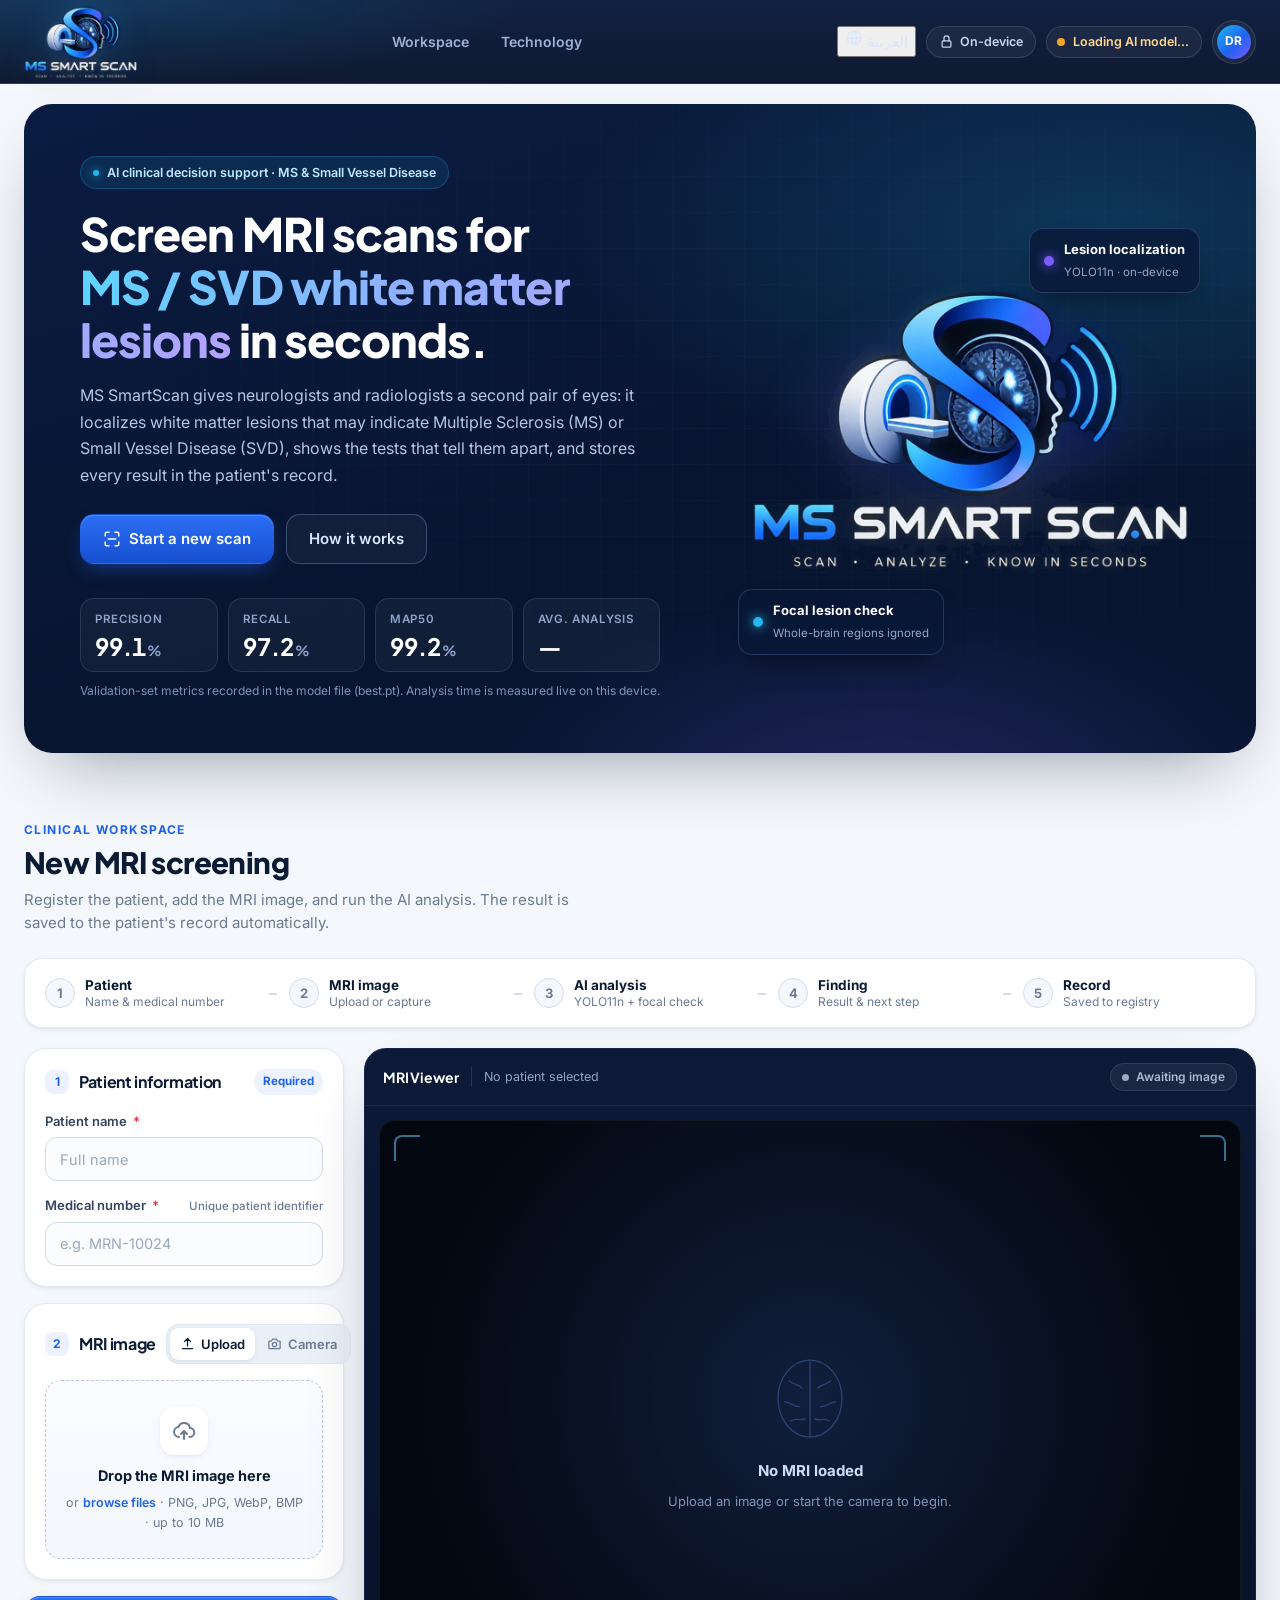
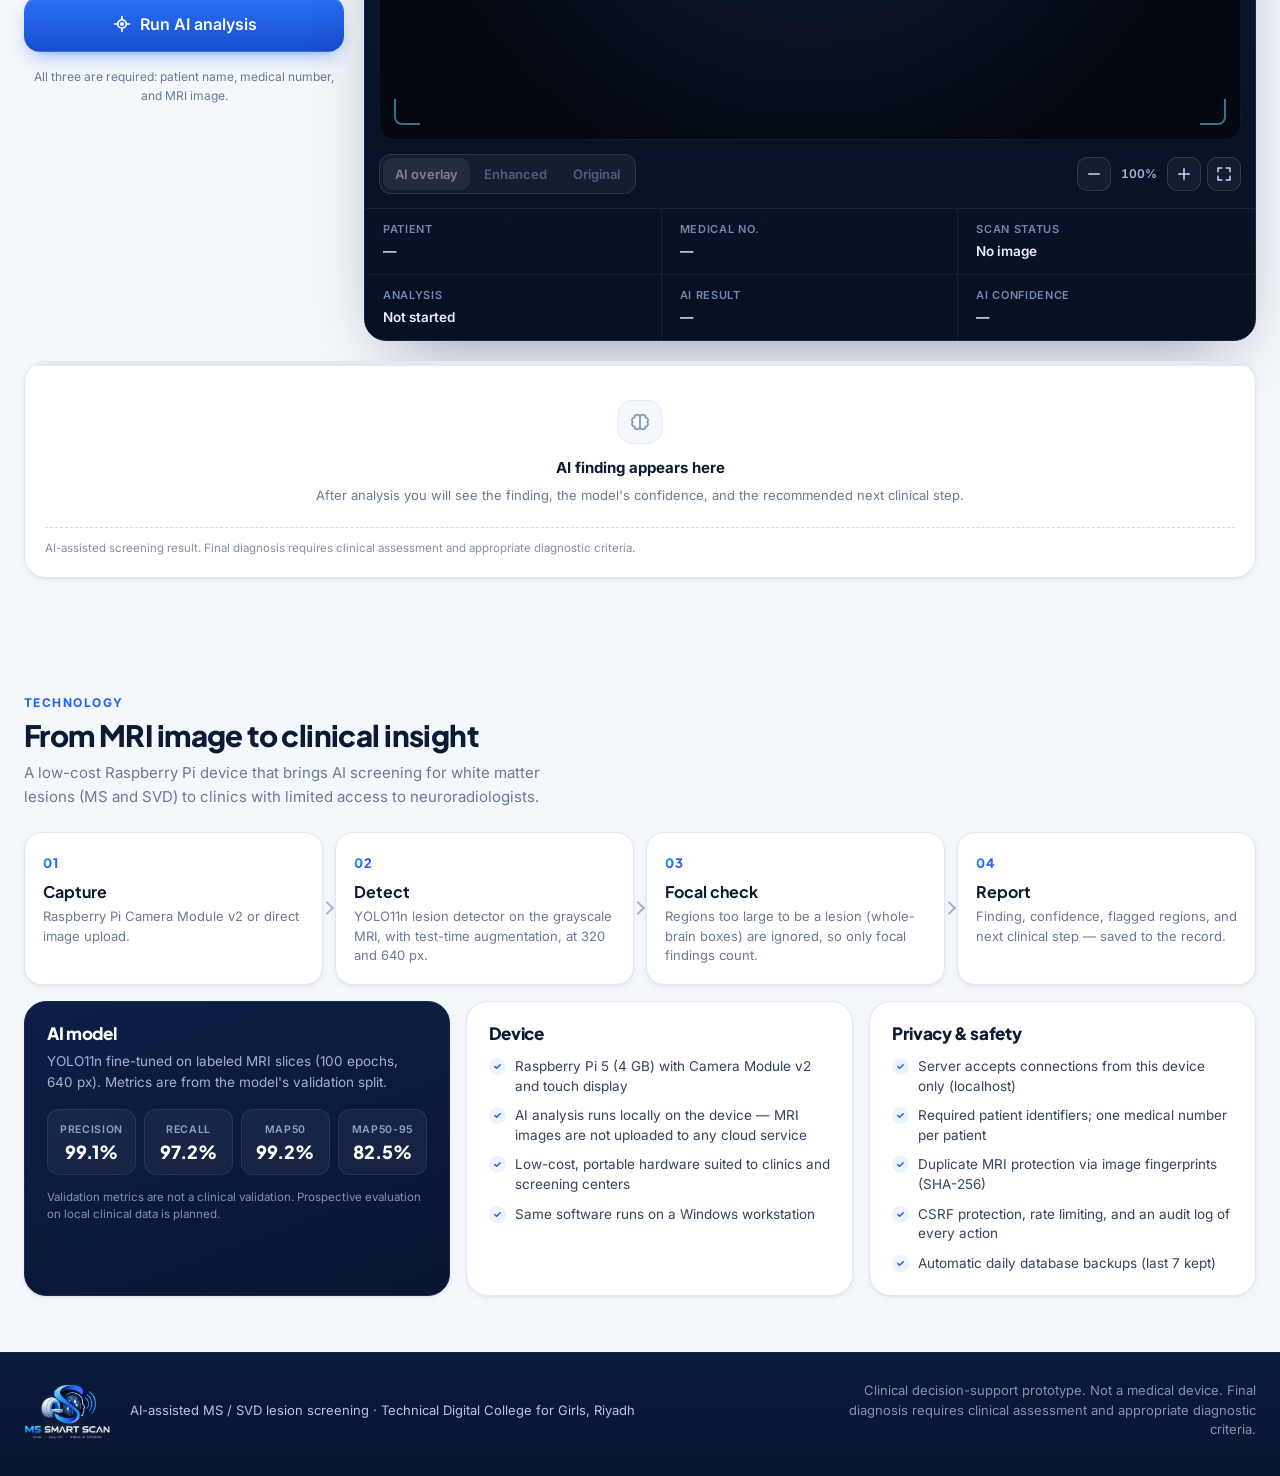
==== commit 39e936d5: "Reframe results as Suspected MS / SVD A blind test of 50 MS and 50 small vessel disease studies show" ====
--- a/MRI-Scanner/static/index.html
+++ b/MRI-Scanner/static/index.html
@@ -3,8 +3,8 @@
 <head>
 <meta charset="UTF-8">
 <meta name="viewport" content="width=device-width, initial-scale=1">
-<title>MS SmartScan · AI-Assisted MS Lesion Screening</title>
-<meta name="description" content="Doctor-facing AI decision support for detecting MS-related lesions on MRI images. Runs fully on-device.">
+<title>MS SmartScan · AI-Assisted MS / SVD Lesion Screening</title>
+<meta name="description" content="Doctor-facing AI decision support that detects white matter lesions on MRI that may indicate Multiple Sclerosis (MS) or cerebral Small Vessel Disease (SVD).">
 <link rel="icon" href="data:image/svg+xml,%3Csvg xmlns='http://www.w3.org/2000/svg' viewBox='0 0 24 24'%3E%3Crect width='24' height='24' rx='6' fill='%230A1630'/%3E%3Cpath d='M16 7.5c-1-1-2.4-1.5-4-1.5-3 0-5 1.7-5 4 0 4.6 10 3 10 7.2C17 19 15 20 12 20c-1.9 0-3.4-.5-4.5-1.5' fill='none' stroke='%2338BDF8' stroke-width='2.2' stroke-linecap='round'/%3E%3C/svg%3E">
 <link rel="preconnect" href="https://fonts.googleapis.com">
 <link href="https://fonts.googleapis.com/css2?family=Inter:wght@400;500;600;700&family=Plus+Jakarta+Sans:wght@600;700;800&family=IBM+Plex+Sans+Arabic:wght@400;500;600;700&display=swap" rel="stylesheet">
@@ -46,9 +46,9 @@
   <section class="hero">
     <div class="wrap hero-in">
       <div class="hero-copy">
-        <span class="eyebrow"><i></i> AI clinical decision support · Multiple Sclerosis</span>
-        <h1>Screen MRI scans for <span class="accent">MS-related lesions</span> in seconds.</h1>
-        <p class="lead">MS SmartScan gives neurologists and radiologists a second pair of eyes: it enhances the MRI, localizes suspicious lesions with a trained YOLO11 model, and stores every result in the patient's record — entirely on-device.</p>
+        <span class="eyebrow"><i></i> AI clinical decision support · MS &amp; Small Vessel Disease</span>
+        <h1>Screen MRI scans for <span class="accent">MS / SVD white matter lesions</span> in seconds.</h1>
+        <p class="lead">MS SmartScan gives neurologists and radiologists a second pair of eyes: it localizes white matter lesions that may indicate Multiple Sclerosis (MS) or Small Vessel Disease (SVD), shows the tests that tell them apart, and stores every result in the patient's record.</p>
         <div class="hero-cta">
           <a href="#workspace" class="btn btn-primary btn-lg">
             <svg class="ic" viewBox="0 0 24 24"><path d="M3 8V5a2 2 0 0 1 2-2h3M16 3h3a2 2 0 0 1 2 2v3M21 16v3a2 2 0 0 1-2 2h-3M8 21H5a2 2 0 0 1-2-2v-3M7 12h10"/></svg>
@@ -271,22 +271,29 @@
 
           <div class="card next-step" id="nextStep" hidden>
             <span class="ns-eyebrow">Next clinical step</span>
-            <p class="ns-lead" id="nsLead">Further clinical evaluation is recommended.</p>
+            <p class="ns-lead" id="nsLead">Further evaluation is needed to differentiate MS from SVD.</p>
             <div class="ns-box">
-              <span class="ns-sub" id="nsSub">Recommended diagnostic tests</span>
+              <span class="ns-sub" id="nsSub">Tests that help tell MS and SVD apart</span>
               <ol class="tests">
                 <li>
                   <span class="ns-ic"><svg viewBox="0 0 24 24"><path d="M9 3h6M10 3v6l-5 9a2 2 0 0 0 1.8 3h10.4a2 2 0 0 0 1.8-3l-5-9V3"/><path d="M7.5 15h9"/></svg></span>
                   <div>
                     <b>Lumbar puncture</b>
-                    <span>CSF analysis for oligoclonal bands (OCBs) and kappa free light chains (κ-FLC).</span>
+                    <span>CSF oligoclonal bands (OCBs) and kappa free light chains (κ-FLC). Positive results support MS; they are not typical of vascular (SVD) lesions.</span>
                   </div>
                 </li>
                 <li>
                   <span class="ns-ic"><svg viewBox="0 0 24 24"><ellipse cx="12" cy="12" rx="8" ry="9"/><path d="M12 3v18M8 8c1.5 1 2.5 1 4 0M16 8c-1.5 1-2.5 1-4 0M7 14c2 0 3 1 5 0M17 14c-2 0-3 1-5 0"/></svg></span>
                   <div>
                     <b>Contrast-enhanced MRI — brain &amp; spinal cord</b>
-                    <span>Gadolinium MRI to assess lesion spread in space and time (McDonald criteria).</span>
+                    <span>Spinal cord or enhancing lesions and typical MS locations (corpus callosum, juxtacortical, infratentorial) favour MS. SVD usually spares the spinal cord.</span>
+                  </div>
+                </li>
+                <li>
+                  <span class="ns-ic"><svg viewBox="0 0 24 24"><path d="M12 21s-7-4.5-7-10a4 4 0 0 1 7-2.6A4 4 0 0 1 19 11c0 5.5-7 10-7 10Z"/><path d="M8 12h2l1-2 2 4 1-2h2"/></svg></span>
+                  <div>
+                    <b>Vascular risk assessment</b>
+                    <span>Blood pressure, HbA1c (blood sugar) and lipid profile. Vascular risk factors support SVD.</span>
                   </div>
                 </li>
               </ol>
@@ -313,7 +320,7 @@
         <div>
           <span class="kicker">Technology</span>
           <h2>From MRI image to clinical insight</h2>
-          <p>A low-cost Raspberry Pi device that brings AI screening to clinics with limited access to MS specialists.</p>
+          <p>A low-cost Raspberry Pi device that brings AI screening for white matter lesions (MS and SVD) to clinics with limited access to neuroradiologists.</p>
         </div>
       </div>
 
@@ -363,7 +370,7 @@
 <footer class="footer">
   <div class="wrap footer-in">
     <img class="footer-logo" src="/static/assets/logo-transparent.webp" alt="MS SmartScan logo" width="988" height="666">
-    <p>AI-assisted MS lesion screening · Technical Digital College for Girls, Riyadh</p>
+    <p>AI-assisted MS / SVD lesion screening · Technical Digital College for Girls, Riyadh</p>
     <p class="fine">Clinical decision-support prototype. Not a medical device. Final diagnosis requires clinical assessment and appropriate diagnostic criteria.</p>
   </div>
 </footer>
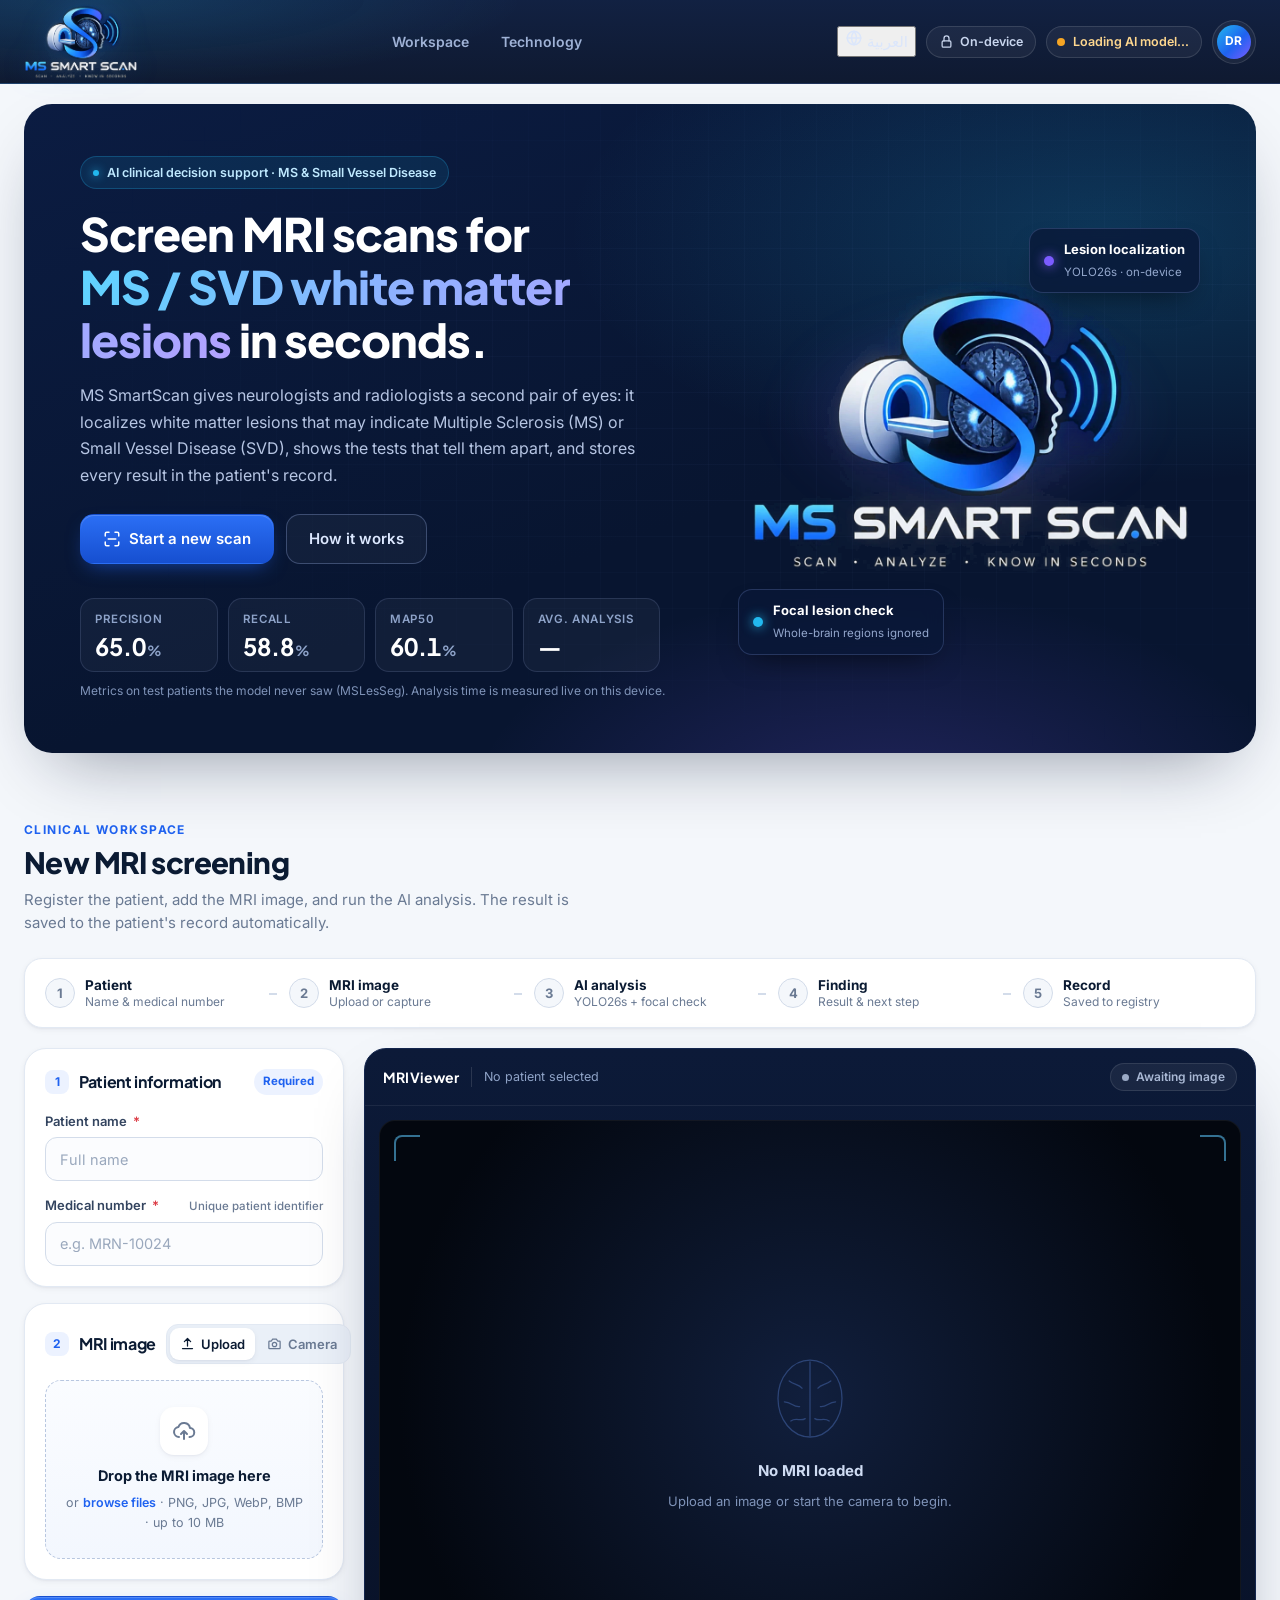
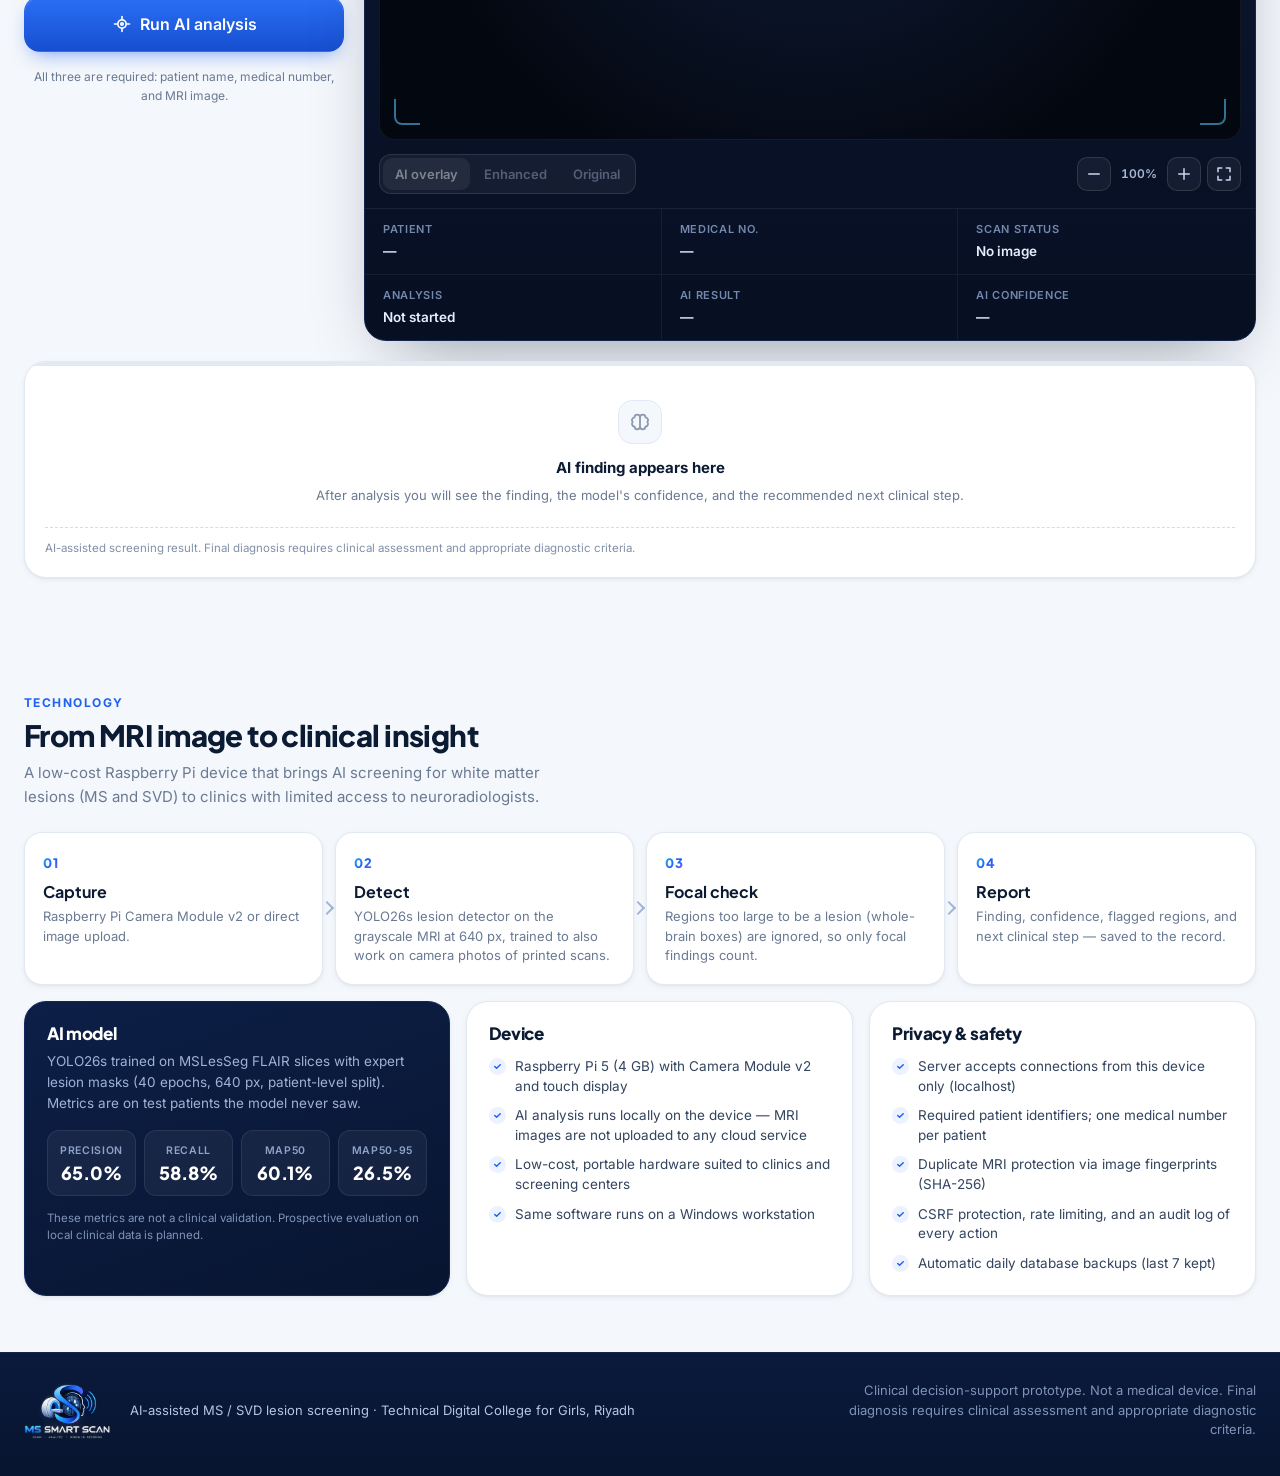
==== commit 8ae42ff7: "Show YOLO26s on the site and lower the review threshold to 50% - MIN_CONFIDENCE 70 -> 50: the YOLO26" ====
--- a/MRI-Scanner/static/index.html
+++ b/MRI-Scanner/static/index.html
@@ -57,19 +57,19 @@
           <a href="#technology" class="btn btn-ghost-light btn-lg">How it works</a>
         </div>
         <dl class="hero-metrics">
-          <div><dt>Precision</dt><dd>99.1<small>%</small></dd></div>
-          <div><dt>Recall</dt><dd>97.2<small>%</small></dd></div>
-          <div><dt>mAP50</dt><dd>99.2<small>%</small></dd></div>
+          <div><dt>Precision</dt><dd>65.0<small>%</small></dd></div>
+          <div><dt>Recall</dt><dd>58.8<small>%</small></dd></div>
+          <div><dt>mAP50</dt><dd>60.1<small>%</small></dd></div>
           <div><dt>Avg. analysis</dt><dd id="heroAvg">—</dd></div>
         </dl>
-        <p class="hero-foot">Validation-set metrics recorded in the model file (best.pt). Analysis time is measured live on this device.</p>
+        <p class="hero-foot">Metrics on test patients the model never saw (MSLesSeg). Analysis time is measured live on this device.</p>
       </div>
       <div class="hero-visual" aria-hidden="true">
         <div class="logo-stage">
           <img src="/static/assets/logo-transparent.webp" alt="" width="988" height="666">
         </div>
         <div class="float-card fc-1"><span class="dot dot-cyan"></span><div><b>Focal lesion check</b><small>Whole-brain regions ignored</small></div></div>
-        <div class="float-card fc-2"><span class="dot dot-violet"></span><div><b>Lesion localization</b><small>YOLO11n · on-device</small></div></div>
+        <div class="float-card fc-2"><span class="dot dot-violet"></span><div><b>Lesion localization</b><small>YOLO26s · on-device</small></div></div>
       </div>
     </div>
   </section>
@@ -93,7 +93,7 @@
       <ol class="stepper" id="stepper" aria-label="Workflow progress">
         <li data-step="patient"><span class="s-num">1</span><span class="s-txt"><b>Patient</b><small>Name &amp; medical number</small></span></li>
         <li data-step="mri"><span class="s-num">2</span><span class="s-txt"><b>MRI image</b><small>Upload or capture</small></span></li>
-        <li data-step="analysis"><span class="s-num">3</span><span class="s-txt"><b>AI analysis</b><small>YOLO11n + focal check</small></span></li>
+        <li data-step="analysis"><span class="s-num">3</span><span class="s-txt"><b>AI analysis</b><small>YOLO26s + focal check</small></span></li>
         <li data-step="finding"><span class="s-num">4</span><span class="s-txt"><b>Finding</b><small>Result &amp; next step</small></span></li>
         <li data-step="record"><span class="s-num">5</span><span class="s-txt"><b>Record</b><small>Saved to registry</small></span></li>
       </ol>
@@ -241,7 +241,7 @@
             <div class="f-busy">
               <ol class="progress-steps" id="progressSteps">
                 <li data-p="send"><i></i><span>Image sent securely to local AI engine</span></li>
-                <li data-p="infer"><i></i><span>YOLO11n inference and focal-lesion check</span></li>
+                <li data-p="infer"><i></i><span>YOLO26s inference and focal-lesion check</span></li>
                 <li data-p="save"><i></i><span>Result saved to patient record</span></li>
               </ol>
             </div>
@@ -256,7 +256,7 @@
 
               <div class="confidence" id="confBlock">
                 <div class="conf-top"><span>AI confidence</span><b id="fConf">—</b></div>
-                <div class="conf-bar"><i id="fConfBar"></i><span class="conf-mark" id="confMark" title="70% review threshold"></span></div>
+                <div class="conf-bar"><i id="fConfBar"></i><span class="conf-mark" id="confMark" title="50% review threshold"></span></div>
                 <small id="fConfNote"></small>
               </div>
 
@@ -326,7 +326,7 @@
 
       <ol class="pipeline">
         <li><span class="p-num">01</span><b>Capture</b><p>Raspberry Pi Camera Module v2 or direct image upload.</p></li>
-        <li><span class="p-num">02</span><b>Detect</b><p>YOLO11n lesion detector on the grayscale MRI, with test-time augmentation, at 320 and 640 px.</p></li>
+        <li><span class="p-num">02</span><b>Detect</b><p>YOLO26s lesion detector on the grayscale MRI at 640 px, trained to also work on camera photos of printed scans.</p></li>
         <li><span class="p-num">03</span><b>Focal check</b><p>Regions too large to be a lesion (whole-brain boxes) are ignored, so only focal findings count.</p></li>
         <li><span class="p-num">04</span><b>Report</b><p>Finding, confidence, flagged regions, and next clinical step — saved to the record.</p></li>
       </ol>
@@ -334,14 +334,14 @@
       <div class="tech-grid">
         <article class="card tech model-card">
           <h3>AI model</h3>
-          <p class="muted-p">YOLO11n fine-tuned on labeled MRI slices (100 epochs, 640 px). Metrics are from the model's validation split.</p>
+          <p class="muted-p">YOLO26s trained on MSLesSeg FLAIR slices with expert lesion masks (40 epochs, 640 px, patient-level split). Metrics are on test patients the model never saw.</p>
           <dl class="model-metrics">
-            <div><dt>Precision</dt><dd>99.1%</dd></div>
-            <div><dt>Recall</dt><dd>97.2%</dd></div>
-            <div><dt>mAP50</dt><dd>99.2%</dd></div>
-            <div><dt>mAP50-95</dt><dd>82.5%</dd></div>
+            <div><dt>Precision</dt><dd>65.0%</dd></div>
+            <div><dt>Recall</dt><dd>58.8%</dd></div>
+            <div><dt>mAP50</dt><dd>60.1%</dd></div>
+            <div><dt>mAP50-95</dt><dd>26.5%</dd></div>
           </dl>
-          <p class="fine">Validation metrics are not a clinical validation. Prospective evaluation on local clinical data is planned.</p>
+          <p class="fine">These metrics are not a clinical validation. Prospective evaluation on local clinical data is planned.</p>
         </article>
         <article class="card tech">
           <h3>Device</h3>
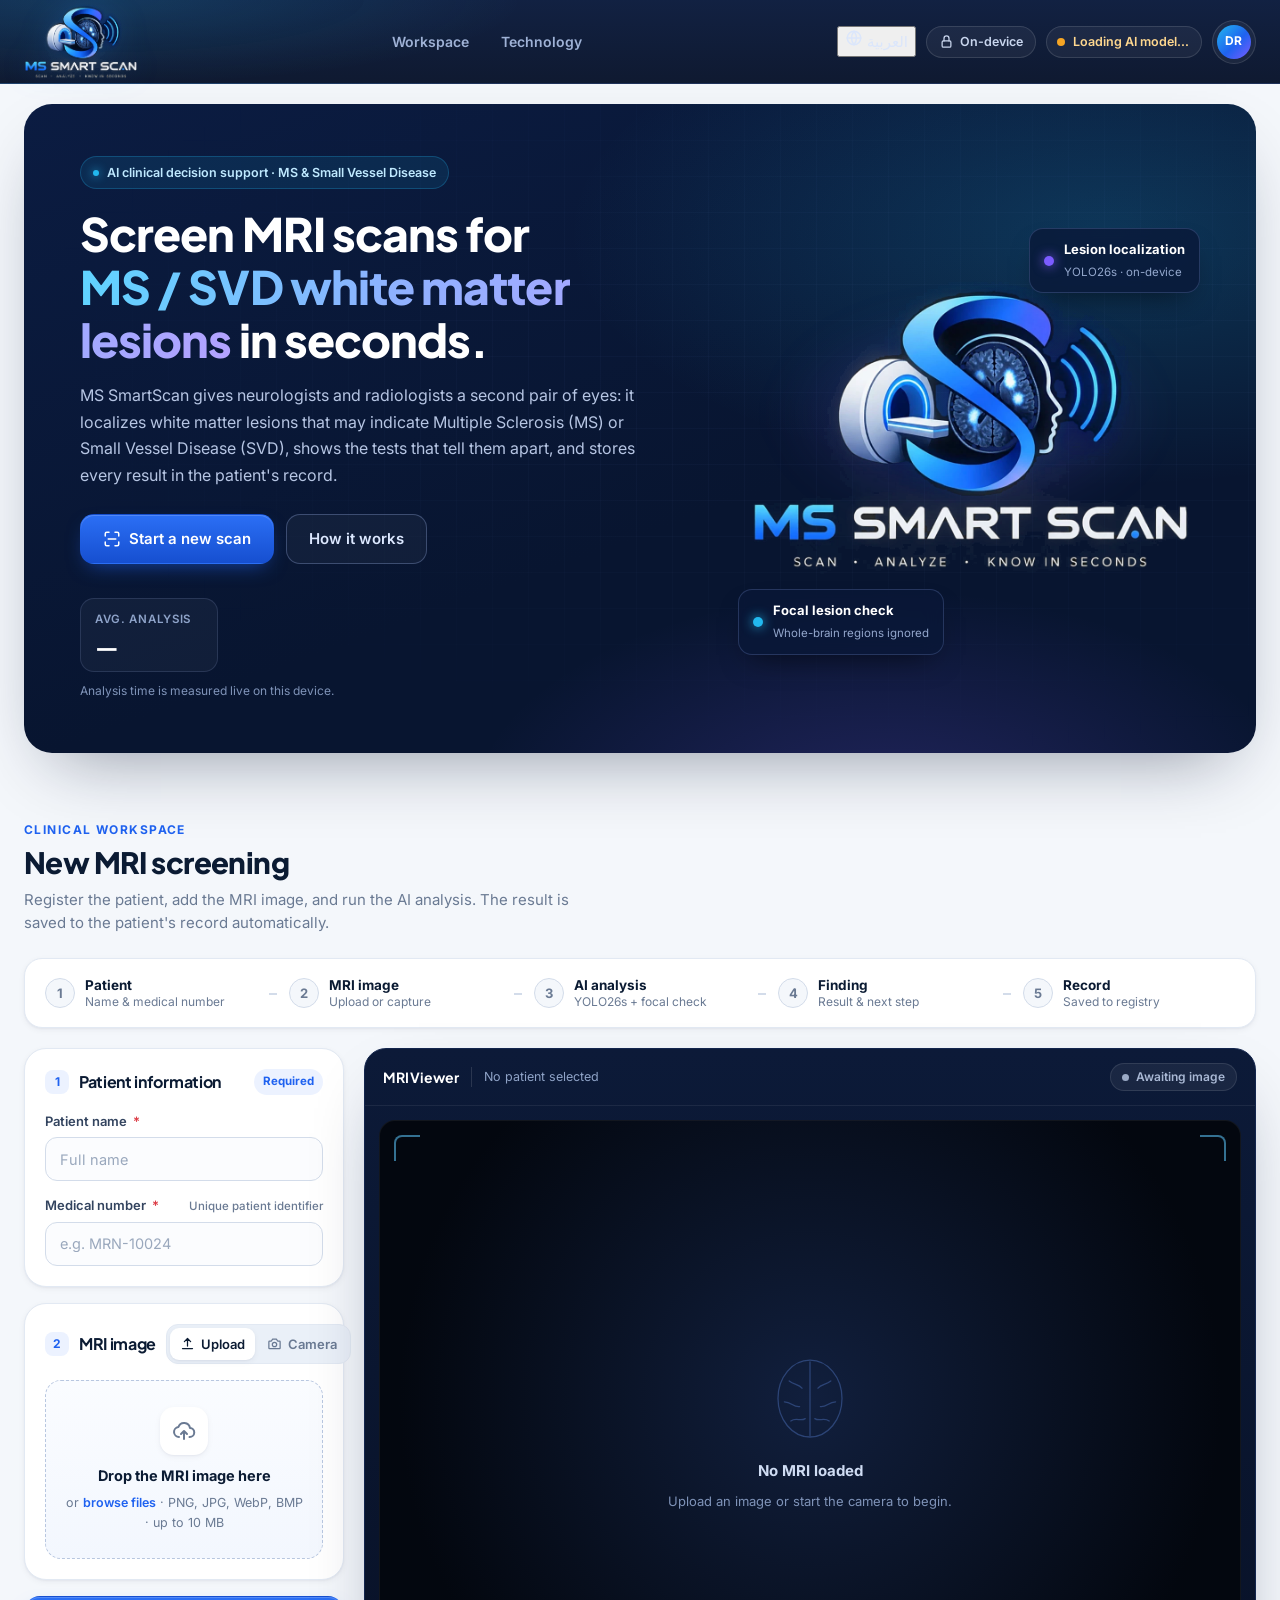
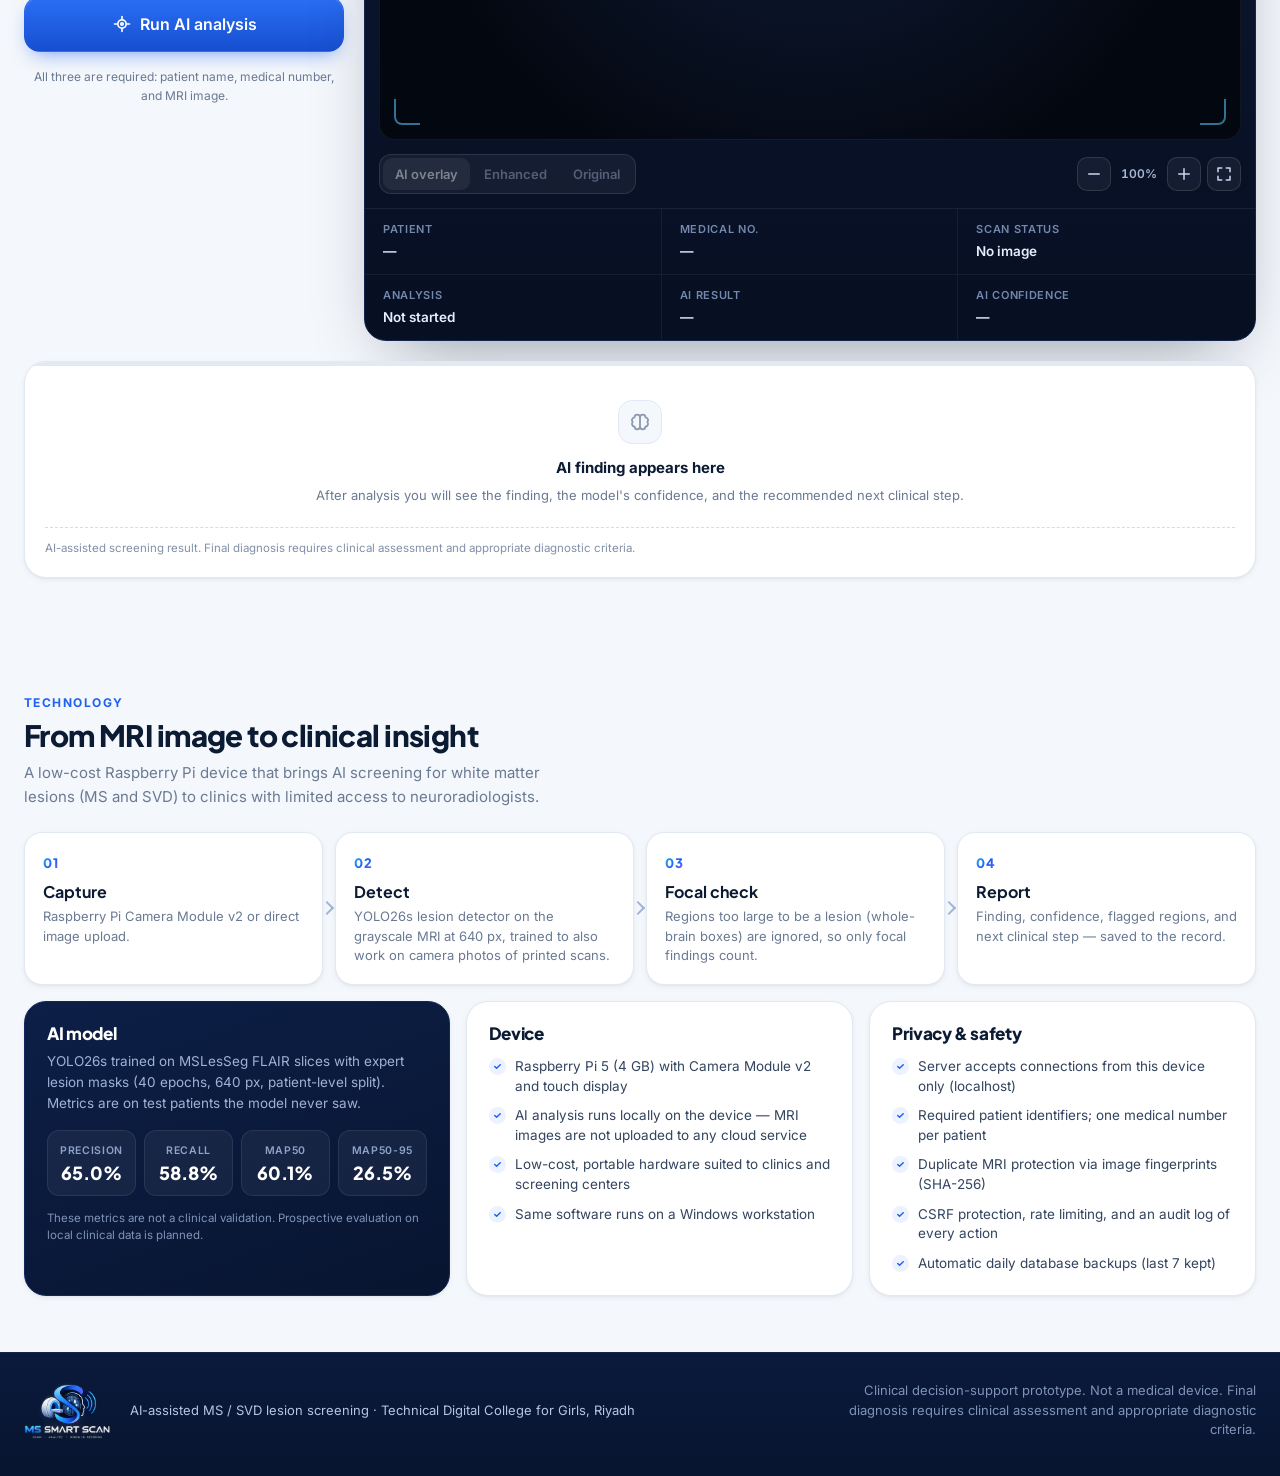
==== commit 84067575: "Show results as Normal / Abnormal, drop hero metrics, fix gate load race - Results are labelled Norm" ====
--- a/MRI-Scanner/static/index.html
+++ b/MRI-Scanner/static/index.html
@@ -57,12 +57,9 @@
           <a href="#technology" class="btn btn-ghost-light btn-lg">How it works</a>
         </div>
         <dl class="hero-metrics">
-          <div><dt>Precision</dt><dd>65.0<small>%</small></dd></div>
-          <div><dt>Recall</dt><dd>58.8<small>%</small></dd></div>
-          <div><dt>mAP50</dt><dd>60.1<small>%</small></dd></div>
           <div><dt>Avg. analysis</dt><dd id="heroAvg">—</dd></div>
         </dl>
-        <p class="hero-foot">Metrics on test patients the model never saw (MSLesSeg). Analysis time is measured live on this device.</p>
+        <p class="hero-foot">Analysis time is measured live on this device.</p>
       </div>
       <div class="hero-visual" aria-hidden="true">
         <div class="logo-stage">
@@ -187,6 +184,7 @@
                 <video id="video" autoplay playsinline muted hidden></video>
                 <img id="preview" alt="MRI image" hidden draggable="false">
               </div>
+              <span class="cam-hint" id="camHint" hidden>Fit the MRI inside the square · 640 × 640</span>
               <div class="stage-empty" id="stageEmpty">
                 <svg viewBox="0 0 120 120" aria-hidden="true"><ellipse cx="60" cy="62" rx="40" ry="48" /><path d="M60 16v92M34 40c6 5 12 4 16 9M86 40c-6 5-12 4-16 9M28 66c9 0 11 7 19 6M92 66c-9 0-11 7-19 6M36 90c7-5 12 1 18-3M84 90c-7-5-12 1-18-3"/></svg>
                 <b>No MRI loaded</b>
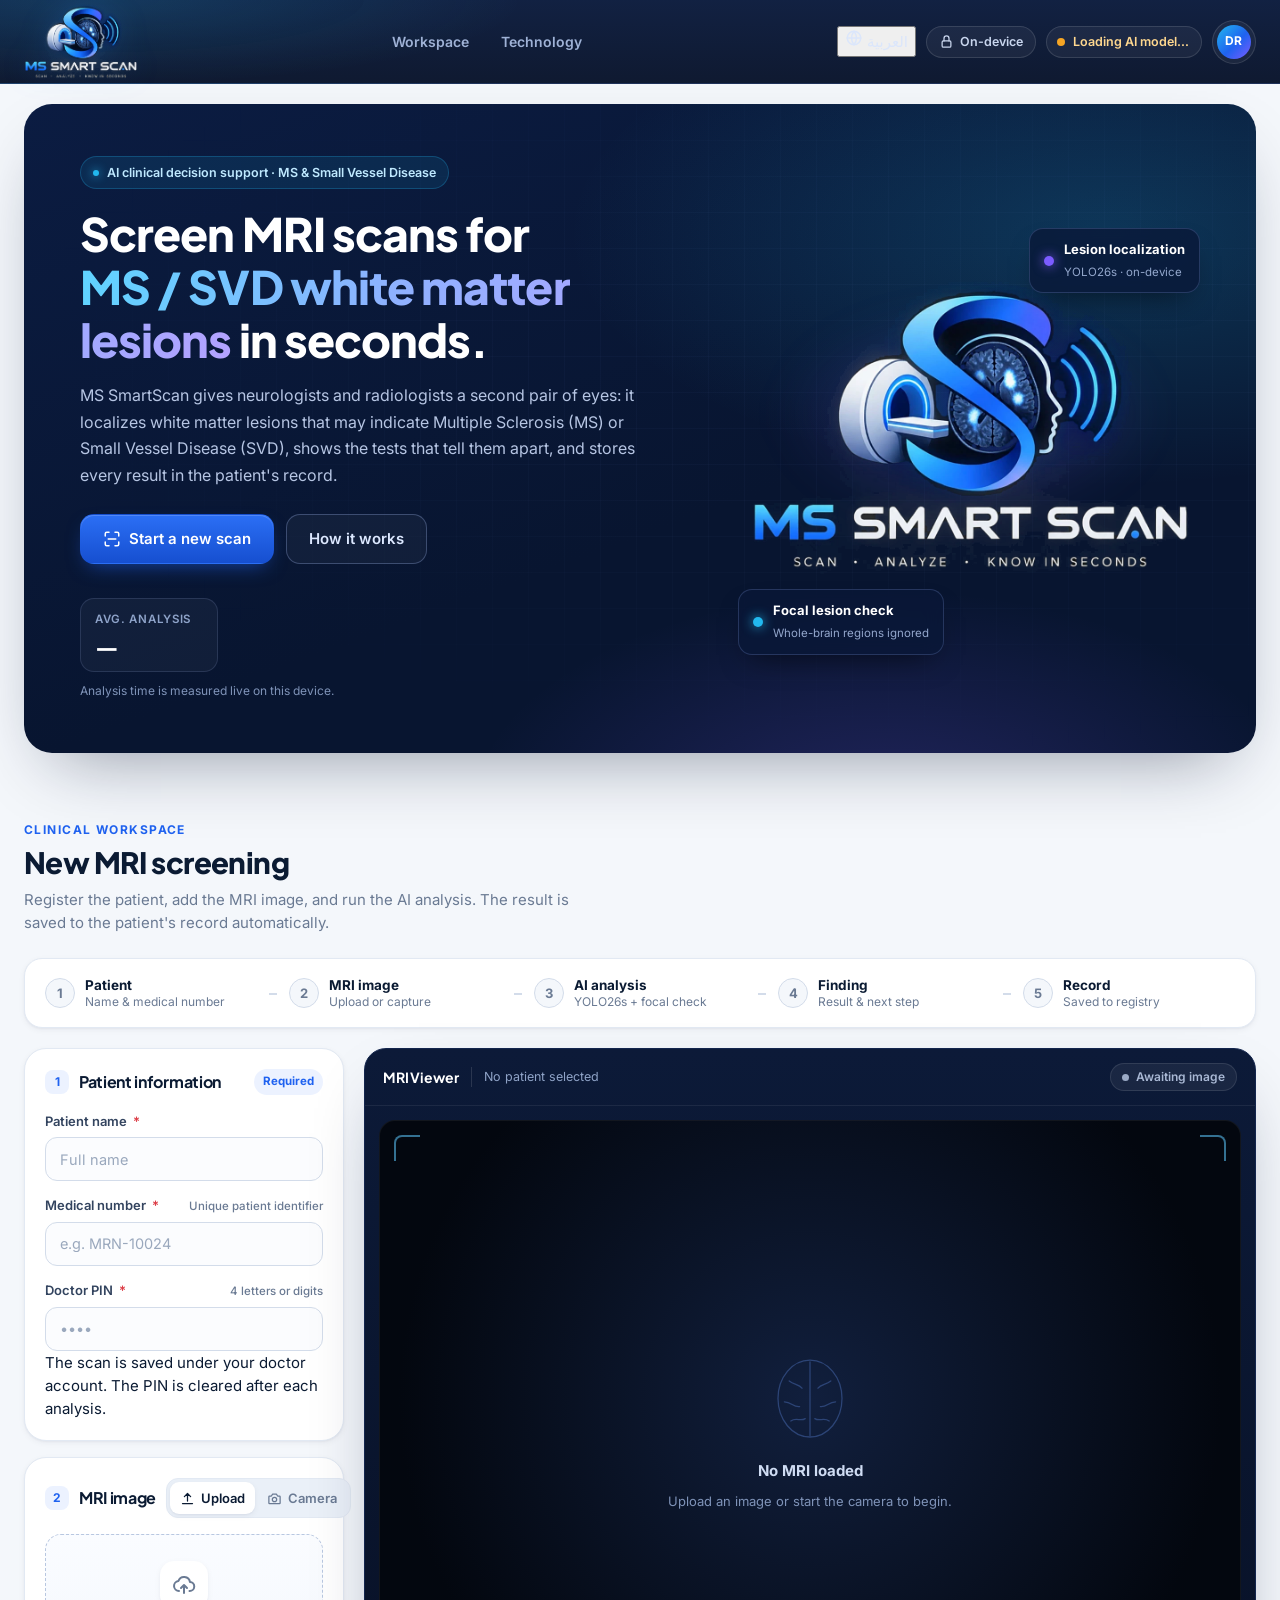
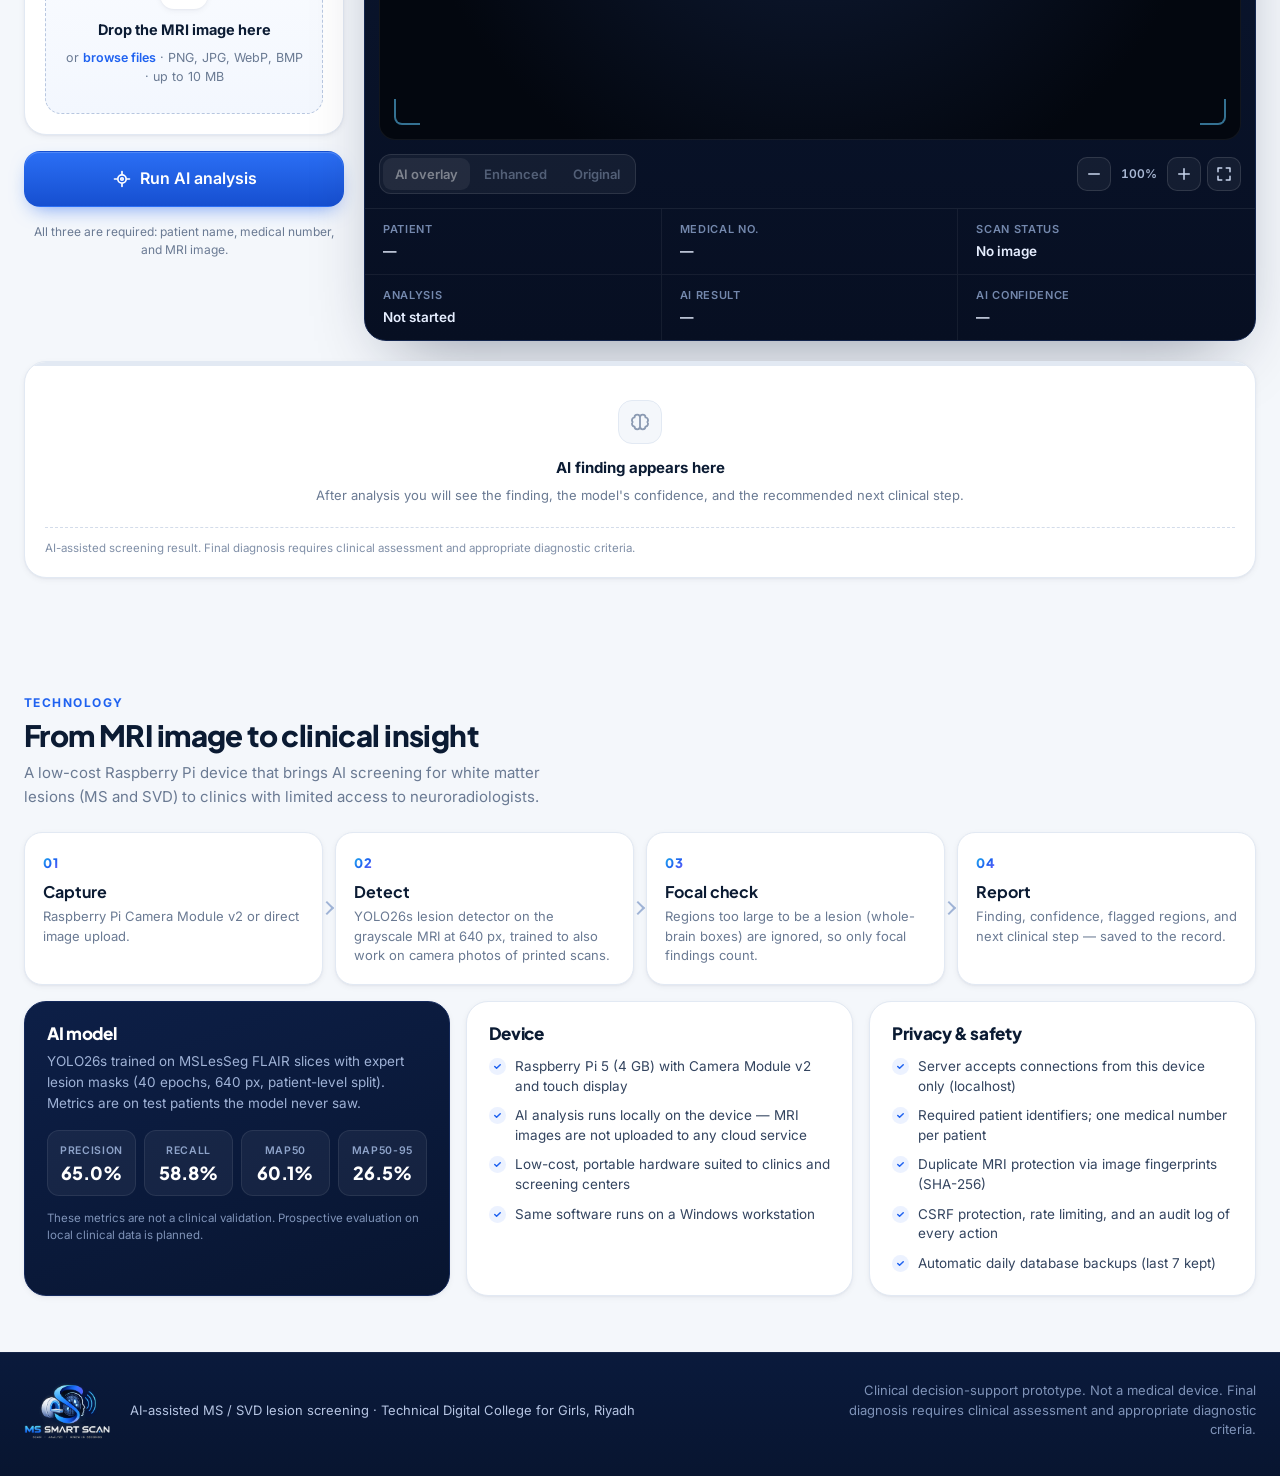
==== commit cc0ab8e5: "Doctor PIN sign-in, roles, lockout and inactivity logout MRI Scanner - Doctor PIN required on every " ====
--- a/MRI-Scanner/static/index.html
+++ b/MRI-Scanner/static/index.html
@@ -112,6 +112,12 @@
               <span class="field-label">Medical number <em>*</em> <small>Unique patient identifier</small></span>
               <input id="patientId" name="patient_id" maxlength="30" placeholder="e.g. MRN-10024" required aria-describedby="patientIdErr" spellcheck="false">
               <span class="field-err" id="patientIdErr" role="alert"></span>
+            </label>
+            <label class="field field-pin" id="fPin">
+              <span class="field-label">Doctor PIN <em>*</em> <small>4 letters or digits</small></span>
+              <input id="doctorPin" name="doctor_pin" type="password" maxlength="4" placeholder="••••" required aria-describedby="doctorPinErr doctorPinHint" autocomplete="off" autocapitalize="characters" spellcheck="false">
+              <span class="field-err" id="doctorPinErr" role="alert"></span>
+              <span class="field-hint" id="doctorPinHint">The scan is saved under your doctor account. The PIN is cleared after each analysis.</span>
             </label>
           </form>
 
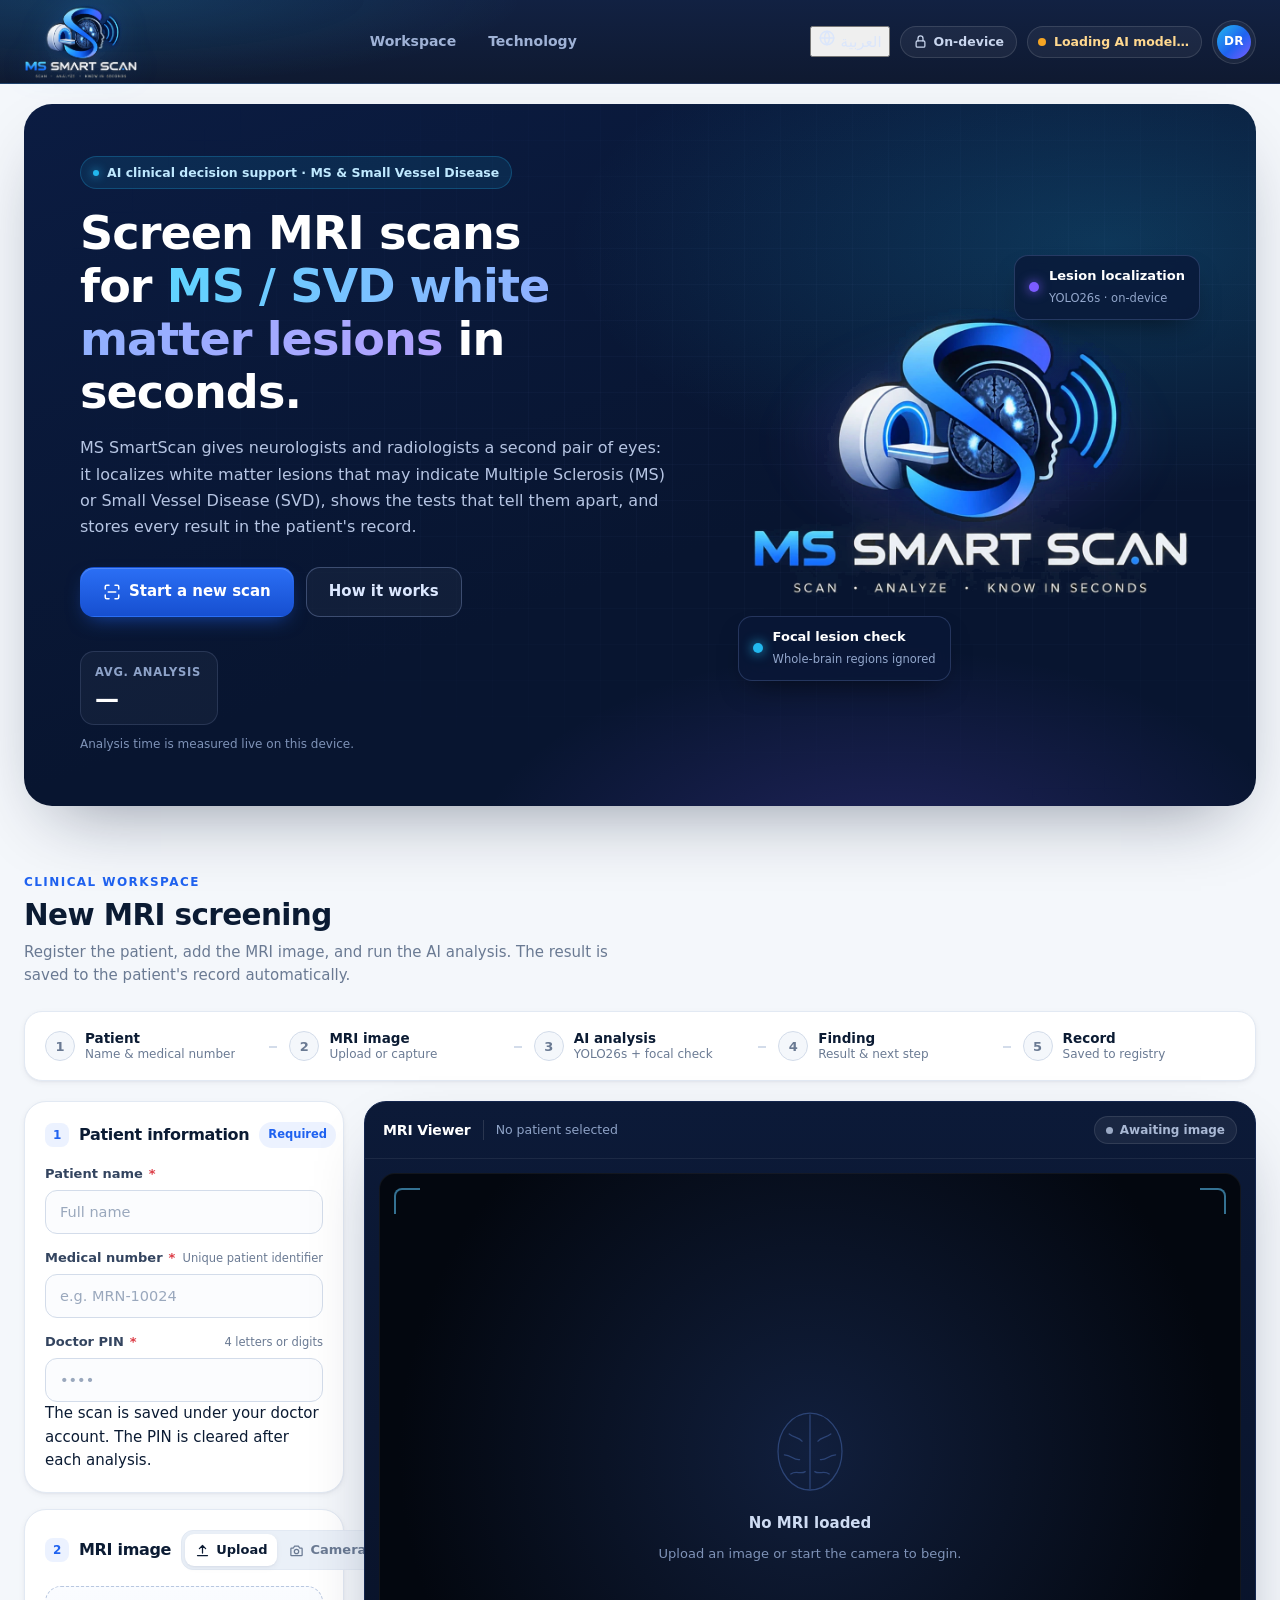
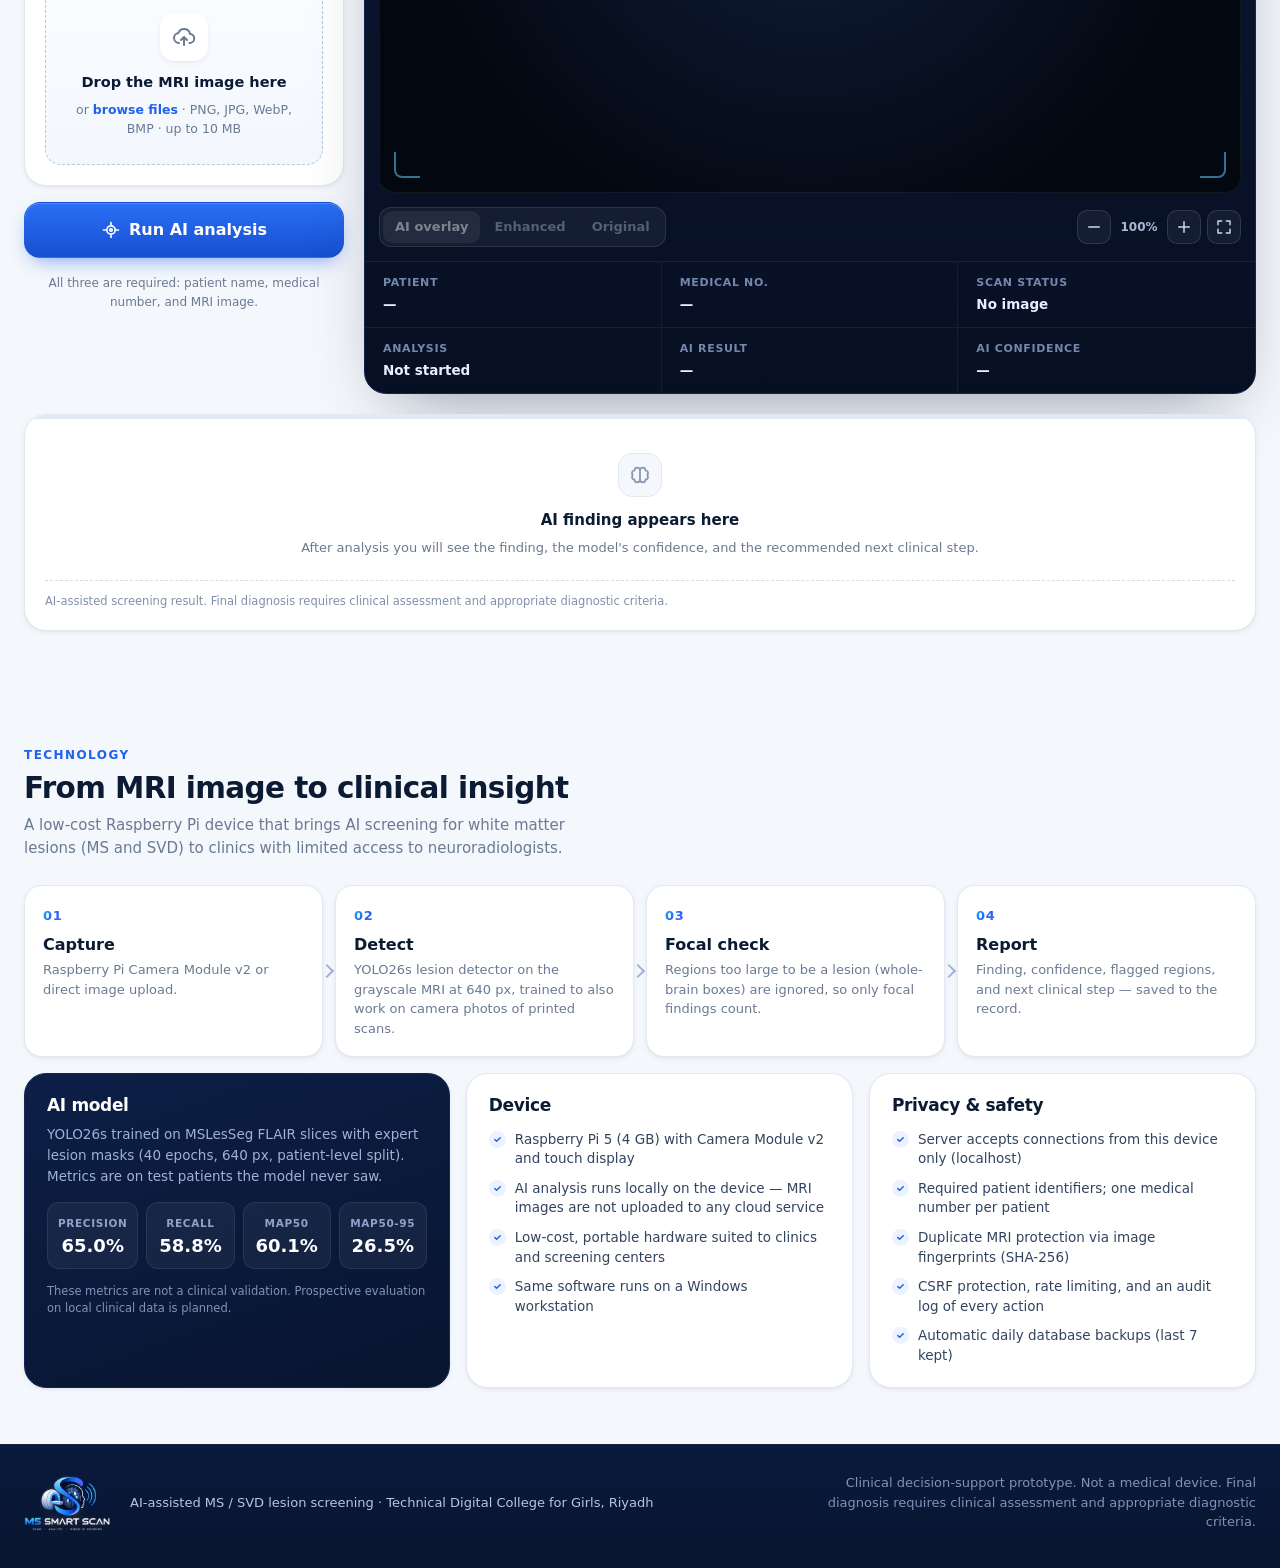
==== commit fb043610: "Run fully offline (Raspberry Pi without internet) - Bundle the site fonts (Inter, Plus Jakarta Sans," ====
--- a/MRI-Scanner/static/index.html
+++ b/MRI-Scanner/static/index.html
@@ -6,8 +6,7 @@
 <title>MS SmartScan · AI-Assisted MS / SVD Lesion Screening</title>
 <meta name="description" content="Doctor-facing AI decision support that detects white matter lesions on MRI that may indicate Multiple Sclerosis (MS) or cerebral Small Vessel Disease (SVD).">
 <link rel="icon" href="data:image/svg+xml,%3Csvg xmlns='http://www.w3.org/2000/svg' viewBox='0 0 24 24'%3E%3Crect width='24' height='24' rx='6' fill='%230A1630'/%3E%3Cpath d='M16 7.5c-1-1-2.4-1.5-4-1.5-3 0-5 1.7-5 4 0 4.6 10 3 10 7.2C17 19 15 20 12 20c-1.9 0-3.4-.5-4.5-1.5' fill='none' stroke='%2338BDF8' stroke-width='2.2' stroke-linecap='round'/%3E%3C/svg%3E">
-<link rel="preconnect" href="https://fonts.googleapis.com">
-<link href="https://fonts.googleapis.com/css2?family=Inter:wght@400;500;600;700&family=Plus+Jakarta+Sans:wght@600;700;800&family=IBM+Plex+Sans+Arabic:wght@400;500;600;700&display=swap" rel="stylesheet">
+<link rel="stylesheet" href="/static/fonts/fonts.css">
 <link rel="stylesheet" href="/static/style.css">
 </head>
 <body>
